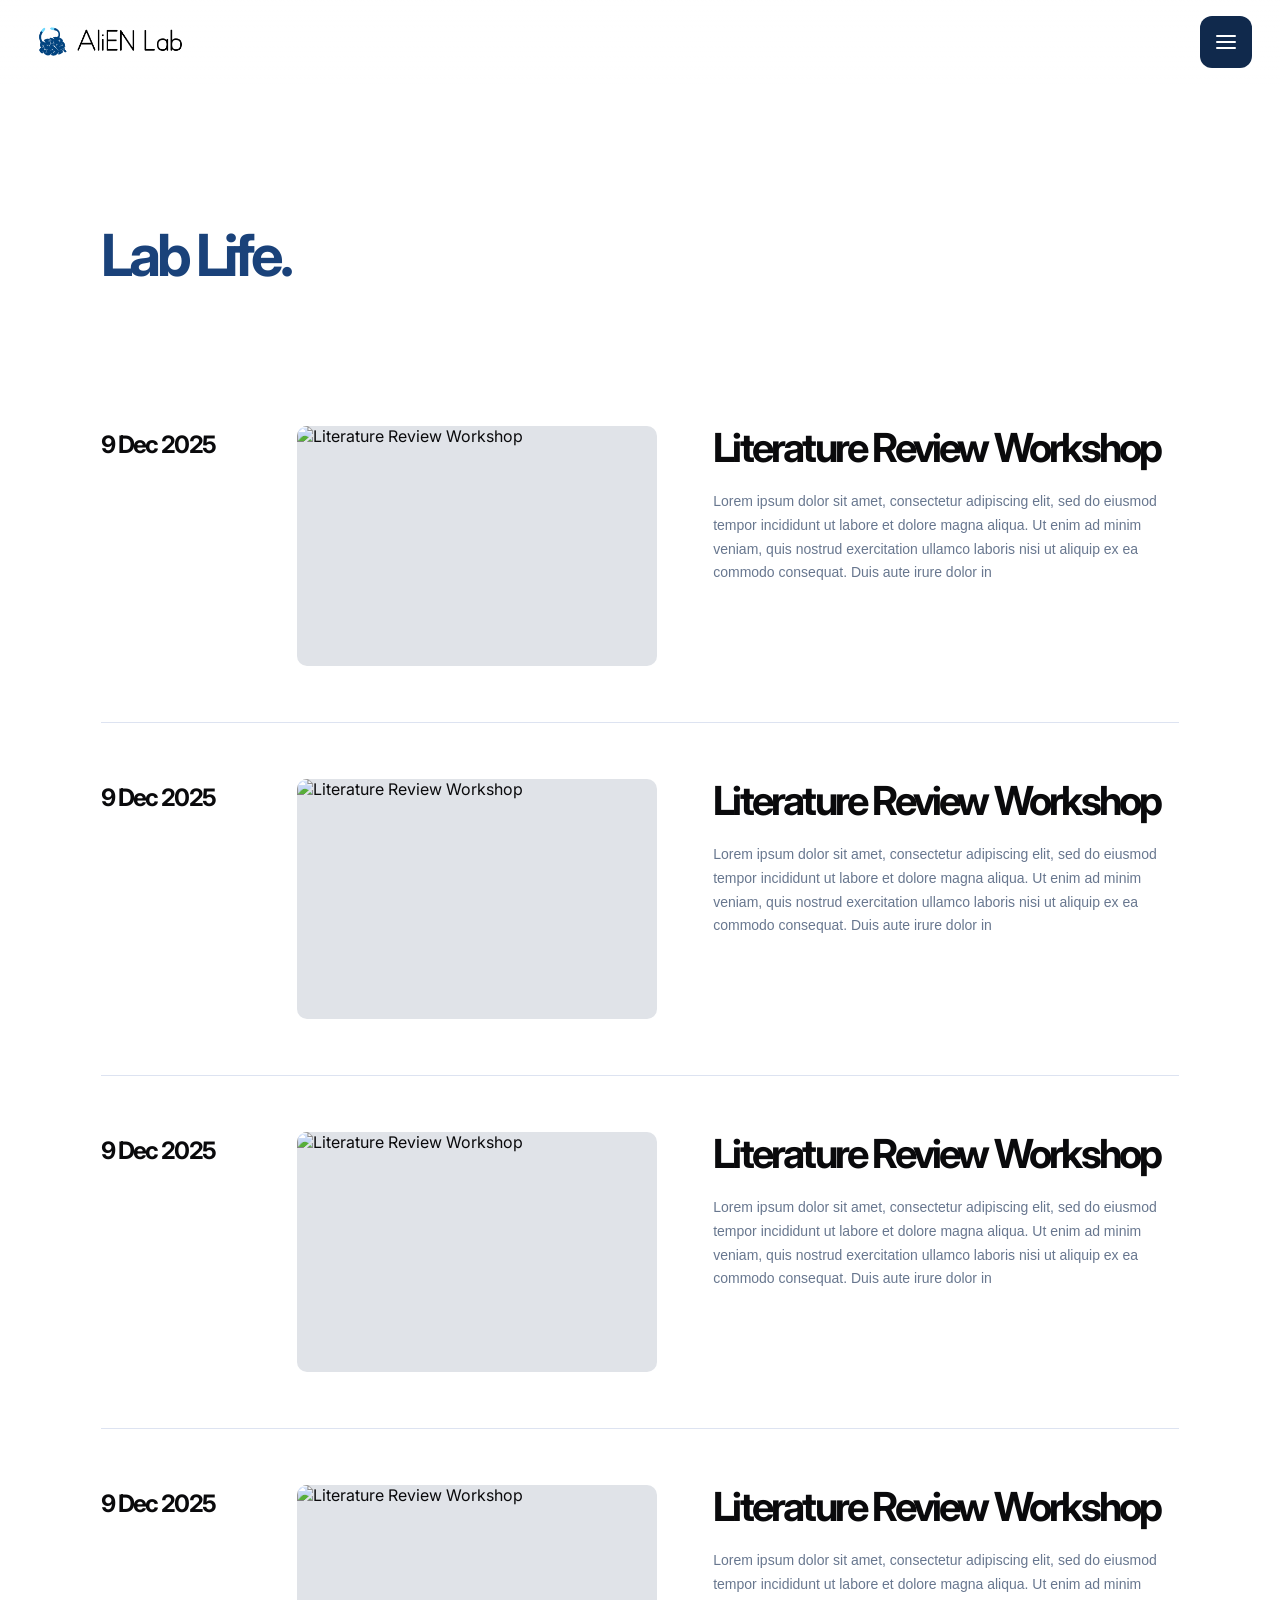
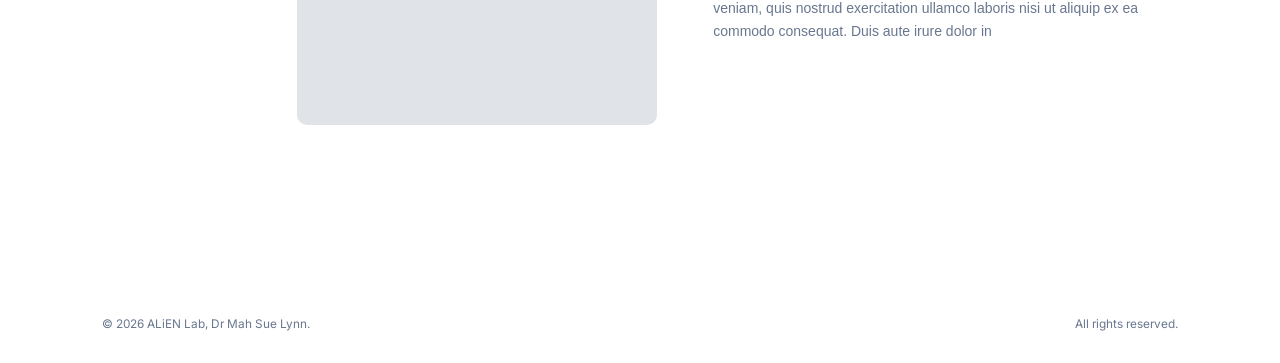
==== lablife/index.html @ fc2a0260 "Added pages for resources and lab life" ====
<!DOCTYPE html>
<html lang="en">
<head>
<meta charset="UTF-8">
<meta name="viewport" content="width=device-width, initial-scale=1.0">
<title>AliEN Lab</title>
<link rel="preconnect" href="https://fonts.googleapis.com">
<link rel="preconnect" href="https://fonts.gstatic.com" crossorigin>
<link href="https://fonts.googleapis.com/css2?family=Google+Sans+Flex:opsz,wght@6..144,1..1000&family=Inter:ital,opsz,wght@0,14..32,100..900;1,14..32,100..900&family=League+Spartan:wght@100..900&display=swap" rel="stylesheet">
<link rel="icon" type="image/png" href="../assets/favicon.png">
<link rel="stylesheet" href="/styles.css">
</head>

<body id="lablife-page">

<header class="topbar">
  <a href="/index.html" class="logo">
    <img src="/assets/alien-lab-logo.png" class="brand-icon" viewBox="0 0 40 40" fill="none"></img>
  </a>
  <button class="hamburger" id="hamburgerBtn" aria-label="Open menu" aria-expanded="false">
    <span></span><span></span><span></span>
  </button>
</header>

<!-- No side-nav here on purpose — this page is a single long scroll,
     not a series of scroll-snap panels, so there's no "current panel"
     for a diamond indicator to track. -->

<div class="nav-overlay" id="navOverlay">
  <div class="nav-top">
    <a href="/index.html" class="logo"></a>
    <button class="hamburger open" id="closeBtn" aria-label="Close menu">
      <span></span><span></span><span></span>
    </button>
  </div>
  <div class="nav-links">
    <a href="/index.html"><span class="idx">01.</span>Home</a>
    <a href="/story/"><span class="idx">02.</span>Our Story</a>
    <a href="/team/"><span class="idx">03.</span>The People</a>
    <a href="/resources/"><span class="idx">04.</span>Resources</a>
    <a href="/lablife/"><span class="idx">05.</span>Lab Life</a>
  </div>
</div>

<main>
  <div class="lablife-wrap">
    <h1 class="lablife-title display">Lab Life.</h1>

    <div class="lablife-list">

      <article class="lablife-entry">
        <span class="lablife-date">9 Dec 2025</span>
        <img class="lablife-image" src="/assets/lablife-1.png" alt="Literature Review Workshop">
        <div class="lablife-copy">
          <h2 class="lablife-heading display">Literature Review Workshop</h2>
          <p class="lablife-body">Lorem ipsum dolor sit amet, consectetur adipiscing elit, sed do eiusmod tempor incididunt ut labore et dolore magna aliqua. Ut enim ad minim veniam, quis nostrud exercitation ullamco laboris nisi ut aliquip ex ea commodo consequat. Duis aute irure dolor in</p>
        </div>
      </article>

      <hr class="lablife-divider">

      <article class="lablife-entry">
        <span class="lablife-date display">9 Dec 2025</span>
        <img class="lablife-image" src="/assets/lablife-2.png" alt="Literature Review Workshop">
        <div class="lablife-copy">
          <h2 class="lablife-heading display">Literature Review Workshop</h2>
          <p class="lablife-body">Lorem ipsum dolor sit amet, consectetur adipiscing elit, sed do eiusmod tempor incididunt ut labore et dolore magna aliqua. Ut enim ad minim veniam, quis nostrud exercitation ullamco laboris nisi ut aliquip ex ea commodo consequat. Duis aute irure dolor in</p>
        </div>
      </article>

      <hr class="lablife-divider">

      <article class="lablife-entry">
        <span class="lablife-date display">9 Dec 2025</span>
        <img class="lablife-image" src="/assets/lablife-3.png" alt="Literature Review Workshop">
        <div class="lablife-copy">
          <h2 class="lablife-heading display">Literature Review Workshop</h2>
          <p class="lablife-body">Lorem ipsum dolor sit amet, consectetur adipiscing elit, sed do eiusmod tempor incididunt ut labore et dolore magna aliqua. Ut enim ad minim veniam, quis nostrud exercitation ullamco laboris nisi ut aliquip ex ea commodo consequat. Duis aute irure dolor in</p>
        </div>
      </article>

      <hr class="lablife-divider">

      <article class="lablife-entry">
        <span class="lablife-date display">9 Dec 2025</span>
        <img class="lablife-image" src="/assets/lablife-4.png" alt="Literature Review Workshop">
        <div class="lablife-copy">
          <h2 class="lablife-heading display">Literature Review Workshop</h2>
          <p class="lablife-body">Lorem ipsum dolor sit amet, consectetur adipiscing elit, sed do eiusmod tempor incididunt ut labore et dolore magna aliqua. Ut enim ad minim veniam, quis nostrud exercitation ullamco laboris nisi ut aliquip ex ea commodo consequat. Duis aute irure dolor in</p>
        </div>
      </article>

    </div>
  </div>

  <div class="footer-note lablife-footer">
    <span>&copy; 2026 ALiEN Lab, Dr Mah Sue Lynn.</span>
    <span>All rights reserved.</span>
  </div>
</main>

<script>
(function(){
  // This page has no scroll-snap panels, no side-nav dots, and no
  // in-page data-target links, so it only needs the hamburger menu —
  // none of the IntersectionObserver / goTo machinery the other pages
  // use applies here.
  const overlay = document.getElementById('navOverlay');
  const hamburgerBtn = document.getElementById('hamburgerBtn');
  const closeBtn = document.getElementById('closeBtn');

  function openMenu(){
    overlay.classList.add('open');
    hamburgerBtn.classList.add('open');
    hamburgerBtn.setAttribute('aria-expanded','true');
    document.body.style.overflow = 'hidden';
  }
  function closeMenu(){
    overlay.classList.remove('open');
    hamburgerBtn.classList.remove('open');
    hamburgerBtn.setAttribute('aria-expanded','false');
    document.body.style.overflow = '';
  }
  hamburgerBtn.addEventListener('click', () => {
    overlay.classList.contains('open') ? closeMenu() : openMenu();
  });
  closeBtn.addEventListener('click', closeMenu);
  document.addEventListener('keydown', (e) => { if(e.key === 'Escape') closeMenu(); });
})();
</script>
</body>
</html>
---- styles.css ----
:root{
    --bg:#ffffff;
    --ink:#0a0a0c;
    --blue:#1A427A;
    --blue-deep:#10294C;
    --orange:#ea4110;
    --mist:#e0e3e8;
    --slate:#68778f;
    --line:#dde3f1;
    --header-h:84px;

    /* ----------------------------------------------------------------
       FLUID TYPE SCALE
       ----------------------------------------------------------------
       Every font-size in this file references one of these tokens
       instead of a flat px value. Each is a clamp(min, preferred, max):
         - min/max are in rem, so they still respect a user's browser
           font-size setting (accessibility zoom) — a flat px value
           never grows or shrinks with that setting, rem always does.
         - the middle value mixes a rem base with a small vw amount,
           so size eases smoothly between the min and max as the
           viewport resizes, instead of jumping at breakpoints.
       Rule of thumb used here: small utility/meta text (labels, tags,
       footer) gets a narrow range since it should stay legible and
       stable; headline-ish text gets a wider range since it's meant
       to visually scale with the page. Tune the rem endpoints to
       taste — the vw math just fills the gap between them.
       ---------------------------------------------------------------- */
    --fs-2xs: clamp(0.6875rem, 0.66rem + 0.1vw,  0.75rem);   /* ~11–12px : tags, status pills, footer */
    --fs-xs:  clamp(0.75rem,   0.71rem + 0.18vw, 0.8125rem); /* ~12–13px : eyebrow, small meta */
    --fs-sm:  clamp(0.8125rem, 0.77rem + 0.2vw,  0.875rem);  /* ~13–14px : secondary body copy */
    --fs-base:clamp(0.875rem, 0.83rem + 0.2vw,   0.9375rem);/* ~14–15px : logo, nav labels, buttons */
    --fs-md:  clamp(0.9375rem,0.87rem + 0.3vw,   1.0625rem);/* ~15–17px : paragraph body, card titles */
    --fs-lg:  clamp(1.0625rem,0.97rem + 0.4vw,   1.25rem);  /* ~17–20px : sub-headings, tile titles */
    --fs-xl:  clamp(1.125rem, 0.98rem + 0.7vw,   1.5rem);   /* ~18–24px : emphasis text, email link */
    --fs-2xl: clamp(1.5rem,   1.2rem + 1.4vw,    1.875rem); /* ~24–30px : stat numbers, card h3 */
    --fs-2_5xl: clamp(1.75rem,  1.2rem + 1.8vw, 2.5rem);   /* ~28–40px : larger sub-headings, feature headings */
    --fs-3xl: clamp(2.125rem, 1.5rem + 2.8vw,    3.25rem);  /* ~34–52px : section headings */
    --fs-4xl: clamp(2.125rem, 1.4rem + 3.4vw,    3.625rem); /* ~34–58px : large section headings */
    --fs-5xl: clamp(2.5rem,   1.4rem + 5vw,      4.5rem);   /* ~40–72px : "We are" style headings */
    --fs-6xl: clamp(2.5rem,   1.1rem + 6.5vw,    5.25rem);  /* ~40–84px : contact headline */
    --fs-hero:clamp(3rem,     0.6rem + 10.5vw,   6.75rem);  /* ~48–108px: home hero */
    --fs-nav: clamp(1.875rem, 0.6rem + 5.8vw,    4rem);     /* ~30–64px : fullscreen nav links */

    --yellow:#f9d423; /* numbered badges on the Resources page */

    /* ----------------------------------------------------------------
       FLUID SPACING SCALE
       ----------------------------------------------------------------
       Same idea as the type scale above, for margins/gaps/padding that
       were flat px values. Each eases between the min and max as the
       viewport resizes instead of jumping at a breakpoint. Small,
       stable spacing (a few px around a badge, a tight list gap) is
       left as plain px on purpose — it doesn't need to scale and a
       fluid value there just adds noise for no visible benefit.
       ---------------------------------------------------------------- */
    --sp-xs: clamp(0.5rem,  0.42rem + 0.4vw,  0.75rem);  /* ~8–12px  */
    --sp-sm: clamp(0.875rem,0.7rem + 0.8vw,   1.25rem);  /* ~14–20px */
    --sp-md: clamp(1.25rem, 1rem + 1.25vw,    2rem);     /* ~20–32px */
    --sp-lg: clamp(2rem,    1.5rem + 2.5vw,   3.75rem);  /* ~32–60px */
    --sp-xl: clamp(2.75rem, 2rem + 3.75vw,    5.5rem);   /* ~44–88px : header-to-content gap */
  }
  *{
    margin:0;
    padding:0;
    box-sizing:border-box;
  }
  html,body{
    height:100%;
  }
  body{
    font-family:'Inter',sans-serif;
    color:var(--ink);
    background:var(--bg);
    -webkit-font-smoothing:antialiased;
    overflow:hidden;
  }
  .display{
    font-family:'Inter',sans-serif; 
    font-weight:800; 
    letter-spacing:-0.06em;
  }
  /* .mono{
    font-family: "Google Sans Flex", sans-serif;
    font-optical-sizing: auto;
    font-weight: 400;
    font-style: normal;
    font-variation-settings:
      "slnt" 0,
      "wdth" 100,
      "GRAD" 0,
      "ROND" 0;
  } */
  a{
    color:inherit; 
    text-decoration:none;
  }
  button{
    font-family:inherit; 
    cursor:pointer;
  }
  .brand-icon{
    height:90px;
    width:auto;
    max-width:100%;
    object-fit:contain;
  }

  /* ---------- header ---------- */
  .topbar{
    position:fixed; 
    top:0; 
    left:0; 
    right:0; 
    height:var(--header-h);
    display:flex;
    align-items:center; 
    justify-content:space-between;
    padding:0 28px 0 32px; 
    z-index:500;
    background:linear-gradient(to bottom, rgba(255,255,255,.96), rgba(255,255,255,.75) 80%, transparent);
  }
  .logo{
    display:flex; align-items:center; gap:8px;
    font-family:'Space Mono',monospace; 
    font-weight:700; 
    font-size:var(--fs-base); letter-spacing:.02em;
  }
  .hamburger{
    width:52px; 
    height:52px; 
    border-radius:12px; 
    background:var(--blue-deep); 
    border:none;
    display:flex; 
    align-items:center; 
    justify-content:center; 
    gap:4px; 
    flex-direction:column;
    transition:transform .25s ease, background .25s ease;
  }
  .hamburger:hover{ 
    transform:scale(1.05); 
  }
  .hamburger span{ 
    display:block; 
    width:20px; 
    height:2px; 
    background:#fff; 
    border-radius:2px; 
    transition:all .3s ease; 
  }
  .hamburger.open span:nth-child(1){ 
    transform:translateY(6px) rotate(45deg); 
  }
  .hamburger.open span:nth-child(2){ 
    opacity:0; 
  }
  .hamburger.open span:nth-child(3){ 
    transform:translateY(-6px) rotate(-45deg); 
  }

  /* ---------- side progress nav ---------- */
  .side-nav{
    position:fixed; 
    right:34px; 
    top:50%; 
    transform:translateY(-50%);
    z-index:400; 
    display:flex; 
    flex-direction:column; 
    align-items:center;
    /* background-color: rgb(255 255 255 / 50%);
    border: 10px solid rgba(0, 0, 0, 0.3); 
    background-clip: padding-box;   */
  }
  .side-nav .dot-btn{
    background:none; 
    border:none; 
    padding:10px 6px; 
    position:relative;
    display:flex; 
    align-items:center; 
    justify-content:center;
  }
  .side-nav .dot-btn .diamond{
    width:8px; 
    height:8px; 
    background:var(--line); 
    transform:rotate(45deg);
    transition:background .3s ease, transform .3s ease;
  }
  .side-nav .dot-btn::after{
    content:''; 
    position:absolute; 
    left:50%; 
    top:100%; 
    width:1px; 
    height:22px;
    background:var(--line); 
    transform:translateX(-50%);
  }
  .side-nav .dot-btn:last-child::after{ 
    display:none; 
  }
  .side-nav .dot-btn.active .diamond{ 
    background:var(--blue); 
    transform:rotate(45deg) scale(1.35); 
  }
  .side-nav .dot-btn:hover .diamond{ 
    background:var(--blue-deep); 
  }
  .hero-image{
    width:100%;
    height:auto;
    display:block;
  }
  .hero-wrap .hero-image{
    max-width:620px;
    margin:0 auto;
  }
  /* Brain image inside the "We are" grid: fill its own column only */
  .brain-graphic .hero-image{
    max-width:100%;
  }

  /* ---------- scroll container ---------- */
  main{
    height:100svh; 
    height:100vh;
    overflow-y:scroll; 
    overflow-x:hidden;
    scroll-snap-type:y mandatory;
    scroll-behavior:smooth;
  }
  section.panel{
    min-height:100svh; 
    min-height:100vh;
    scroll-snap-align:start; 
    scroll-snap-stop:always;
    display:flex; 
    flex-direction:column; 
    justify-content:center;
    position:relative; 
    padding:calc(var(--header-h) + var(--sp-md)) 8vw 60px;
    overflow:hidden;
  }
  /* .eyebrow{
    display:inline-flex; 
    align-items:center; 
    gap:8px;
    font-family: "Google Sans Flex", sans-serif;
    font-optical-sizing: auto;
    font-weight: 400;
    font-style: normal;
    font-variation-settings:
      "slnt" 0,
      "wdth" 100,
      "GRAD" 0,
      "ROND" 0;
    font-size:var(--fs-xs); 
    letter-spacing:.08em; 
    text-transform:uppercase;
    color:var(--blue); 
    margin-bottom:18px;
  } */

  /* ---------- fullscreen nav overlay ---------- */
  .nav-overlay{
    position:fixed; 
    inset:0; 
    background:var(--blue-deep); 
    z-index:600;
    display:flex; 
    flex-direction:column; 
    justify-content:center; 
    padding:0 8vw;
    transform:translateY(-100%); 
    transition:transform .5s cubic-bezier(.77,0,.18,1);
  }
  .nav-overlay.open{ 
    transform:translateY(0); 
  }
  .nav-overlay .nav-top{ 
    position:absolute; 
    top:0; 
    left:0; 
    right:0; 
    height:var(--header-h); 
    display:flex; 
    align-items:center; 
    justify-content:space-between; 
    padding:0 28px 0 32px; 
  }
  .nav-overlay .logo{ 
    color:#fff; 
  }
  /* .nav-overlay .logo .mascot{ color:#f6a94a; } */
  .nav-links{ 
    display:flex; 
    flex-direction:column; 
    gap:6px; 
  }
  .nav-links a{
    font-family:'Inter',sans-serif; 
    font-weight: 300;
    font-size:var(--fs-nav); 
    font-weight: 700;
    color:#69788E;
    display:flex; 
    align-items:baseline;
    gap:18px; 
    padding:10px 0; 
    transition:color .25s ease;
    letter-spacing: -1px;
  }
  .nav-links a .idx{ 
    font-family:'Index',sans-serif; 
    font-size:var(--fs-lg); 
    color:#D0D5DC; 
    font-weight: 500;
    width:34px; 
    letter-spacing: -1px;
  }
  .nav-links a:hover, .nav-links a.current{ 
    color:#E1EBF9; 
  }
  .nav-links a:hover .idx, .nav-links a.current .idx{ 
    color:#F1A340; 
  }
  .nav-links a:active{ 
    color:#E1EBF9; 
  }
  .nav-links a:active .idx{ 
    color:#F1A340; 
  }
  #home-page   .nav-links a[href="/index.html"],
  #story-page  .nav-links a[href="/story/"],
  #team-page   .nav-links a[href="/team/"],
  #resources-page .nav-links a[href="/resources/"],
  #lablife-page   .nav-links a[href="/lablife/"] {
    color: #fff;
  }
  #home-page   .nav-links a[href="/index.html"] .idx,
  #story-page  .nav-links a[href="/story/"] .idx,
  #team-page   .nav-links a[href="/team/"] .idx,
  #resources-page .nav-links a[href="/resources/"] .idx,
  #lablife-page   .nav-links a[href="/lablife/"] .idx {
    color: #F1A340; /* matches the existing hover accent on the index number */
  }

  /* .nav-foot{ margin-top:44px; display:flex; gap:26px; flex-wrap:wrap; }
  .nav-foot a{ font-family:'Space Mono'; font-size:var(--fs-xs); color:#9aa4c4; text-decoration:underline; text-underline-offset:3px; } */

  /* ================= HOME ================= */
  #home{ 
    align-items:center; 
    text-align:center; 
  }
  .hero-wrap{ 
    position:relative; 
    max-width:900px; 
    margin:0 auto; 
  }
  .hero-title{
    font-size:var(--fs-hero); 
    line-height:.92; 
    text-align:center; 
    position:relative; 
    z-index:2;
  }
  .hero-title .line-1{ 
    color:var(--ink); 
  }
  .hero-title .line-2{ 
    color:var(--ink); 
  }
  .hero-title .line-3{ 
    color:var(--blue); 
  }
  /* .hero-mascot{ 
    position:absolute; 
    width:clamp(34px,5vw,54px); 
    height:clamp(34px,5vw,54px); 
    z-index:3; 
    filter:drop-shadow(0 6px 10px rgba(0,0,0,.12)); 
  } */
  /* .hm1{ color:var(--blue); top:-6%; left:8%; transform:rotate(-12deg); }
  .hm2{ color:#f6a94a; top:2%; right:6%; transform:rotate(10deg); }
  .hm3{ color:var(--orange); top:40%; left:2%; transform:rotate(-6deg); }
  .hm4{ color:var(--blue); bottom:6%; right:0; transform:rotate(14deg); } */
  /* .hero-sub{
    max-width:520px; margin:34px auto 0; color:var(--slate); font-size:var(--fs-md); line-height:1.6;
  } */
  .hero-cta{
    display:inline-flex; 
    align-items:center; 
    gap:10px;
    font-weight:600; 
    font-size:var(--fs-base);
    color:var(--ink);
    justify-content: center;
  }
  .hero-cta .chev{
    width:34px; 
    height:34px; 
    border-radius:50%; 
    border:1.5px solid var(--ink);
    display:flex; 
    align-items:center; 
    justify-content:center; 
    animation:bob 1.8s ease-in-out infinite;
  }
  @keyframes bob{ 
    0%,100%{transform:translateY(0);} 50%{transform:translateY(5px);} 
  }

  /* ================= WE ARE ================= */
  #we-are .grid{
    display:grid; 
    grid-template-columns:.9fr 1.1fr; gap:6vw; 
    align-items:center; 
    max-width:1180px; 
    margin:0 auto; 
    width:100%;
  }
  .brain-graphic{ 
    width:100%; 
    max-width:440px; 
  }
  /* .brain-graphic svg{ 
    width:100%; 
    height:100%; 
  } */
  .we-are-title{ 
    font-size:var(--fs-5xl); 
    line-height:1; 
    margin-bottom:20px; 
    letter-spacing:-0.06em;
  }
  .we-are-title .accent{ 
    color:var(--blue); 
  }
  .we-are-body{
    color:black;
    font-size:var(--fs-lg);
    line-height:1.4;
    /* max-width:550px; */
    padding-top:5px;
  }
  .stat-row{ 
    display:flex; 
    gap:36px; 
    margin-top:34px; 
    flex-wrap:wrap; 
  }
  .stat-row div b{ 
    display:block; 
    font-family: "Google Sans Flex", sans-serif;
    font-optical-sizing: auto;
    font-weight: 700;
    font-style: normal;
    font-variation-settings:
      "slnt" 0,
      "wdth" 100,
      "GRAD" 0,
      "ROND" 0;
    font-size:var(--fs-2xl); 
    color:var(--ink); 
  }
  .stat-row div span{ 
    font-size:var(--fs-xs); 
    color:var(--slate); 
  }
  .we-are-body {
    font-family: "Google Sans Flex", sans-serif;
    font-optical-sizing: auto;
    font-weight: 400;
    font-style: normal;
    font-variation-settings:
      "slnt" 0,
      "wdth" 100,
      "GRAD" 0,
      "ROND" 0;
    }
  /* ================= WORK ================= */
  #work .work-head, #research .work-head{
    font-size:var(--fs-4xl);
    margin-bottom:34px;
    /* display:flex; */
    align-items:flex-start;
    gap:14px;
    max-width:1180px;
    margin-left:auto;
    margin-right:auto;
    width:100%;
    justify-content: center;
  }
  /* #work .work-head .mascot{ width:.75em; height:.75em; margin-top:6px; } */
  .work-grid{
    max-width:1180px; 
    margin:0 auto; 
    width:100%;
    display:grid; 
    grid-template-columns:1fr .62fr .62fr; 
    grid-template-rows:auto auto; 
    gap:18px;
  }
  .affiliate-card{
    grid-row:1/3;
    background:var(--mist);
    border-radius:20px;
    padding:32px;
    display:flex;
    flex-direction:column;
    justify-content:flex-end;
    min-height:340px;
  }
  .affiliate-badge{
    width:100px;
    margin-bottom:22px;
  }
  .psychopy-logo {
    width: 80px;
    max-width: 100%;
    height: auto;
  }
  .affiliate-card h4{
    font-size:var(--fs-lg);
    color:black;
    font-weight:800;
    margin-bottom:2px;
  }
  .affiliate-card h3{
    /* font-family:'Archivo Black'; */
    font-size:var(--fs-2xl);
    color:var(--blue);
    margin-bottom:10px;
  }
  .affiliate-card p{
    font-size:var(--fs-sm);
    color:black;
    line-height:1.4;
    max-width:350px;
  }
  .affiliate-arrow{ 
    margin-top:16px; 
    width:38px; 
    height:14px; }
  .work-tile{
    border-radius:20px; 
    background:var(--orange); 
    padding:22px; 
    color:#fff;
    display:flex; 
    flex-direction:column; 
    justify-content:flex-end; 
    min-height:150px;
    transition:transform .3s ease;
  }
  .work-tile:hover{ 
    transform:translateY(-4px); 
  }
  .work-tile .tag{
    font-family:'Inter', sans-serif;
    font-size:var(--fs-2xs);
    text-transform:uppercase;
    margin-bottom:6px;
  }
  .work-tile h5{ 
    font-size:var(--fs-lg); 
    font-weight:700; 
    line-height:1.25; 
  }
  .wt2{
    grid-column:2;
    grid-row:1;
    background-image:
      linear-gradient(rgba(0, 0, 0, 0.4), rgba(0, 0, 0, 0.4)),
      url('assets/psychopy-coral-task.png');
    background-repeat: no-repeat;
    background-size: cover;
    background-position: center;
  }
  .wt3{
    grid-column:3;
    grid-row:1/3;
    background-image:
      linear-gradient(rgba(0, 0, 0, 0.4), rgba(0, 0, 0, 0.4)),
      url('assets/psychopy-calculator.png');
    background-repeat: no-repeat;
    background-size: cover;
    background-position: center;
  }
  .wt4{
    grid-column:2;
    grid-row:2;
    background-image:
      linear-gradient(rgba(0, 0, 0, 0.4), rgba(0, 0, 0, 0.4)),
      url('assets/psychopy-risk-taking.png');
    background-repeat: no-repeat;
    background-size: cover;
    background-position: center;
  }
  /* ================= WHY ================= */
  #why .grid{
    display:grid; 
    grid-template-columns:.9fr 1.1fr; 
    gap:6vw; 
    max-width:1180px; 
    margin:0 auto; 
    width:100%; 
    align-items:center;
  }
  .why-title{
    font-size:var(--fs-3xl);
    margin-bottom:18px;
    display:flex;
    align-items:flex-start;
    gap:10px;
    justify-content: flex-start;
  }
  /* .why-title .mascot{ width:.7em; height:.7em; margin-top:4px; } */
  .why-title .accent{ 
    color:var(--blue); 
  }
  .why-body{
    color:black;
    font-size:var(--fs-md);
    line-height:1.4;
    max-width:440px;
    font-family: "Google Sans Flex", sans-serif;
    font-optical-sizing: auto;
    font-weight: 400;
    font-style: normal;
    font-variation-settings:
      "slnt" 0,
      "wdth" 100,
      "GRAD" 0,
      "ROND" 0;

  }
  .why-grid{
    width:100%;
    height:auto;
    display:block;
    border-radius:20px;
  }
  .reason{ 
    padding:22px 0; 
    border-top:1px solid var(--line); 
    display:grid; 
    grid-template-columns:74px 1fr; gap:8px; 
  }
  .reason:last-child{ 
    border-bottom:1px solid var(--line); 
  }
  .reason .num{ 
    font-family:'Inter', sans-serif; 
    font-size:var(--fs-2xl); 
    color:var(--ink); 
  }
  .reason h4{ 
    font-size:var(--fs-lg); 
    margin-bottom:6px; 
  }
  .reason p{
    color:black;
    font-size:var(--fs-lg);
    line-height:1.4;
    font-family: "Google Sans Flex", sans-serif;
    font-optical-sizing: auto;
    font-weight: 400;
    font-style: normal;
    font-variation-settings:
      "slnt" 0,
      "wdth" 100,
      "GRAD" 0,
      "ROND" 0;
  }
  /* ================= TEAM ================= */
  #team .team-head{ 
    max-width:1180px; 
    margin:0 auto 36px; 
    width:100%; 
    text-align: left;
  }
  #team .team-head .display{
    font-size:var(--fs-2_5xl); 
    font-family: 'Inter',sans-serif;
    letter-spacing:-0.06em;
    font-weight: 800;
    color: var(--blue);
  }
  #team .team-head p{ 
    color:var(--slate); 
    /* max-width:480px;  */
    margin-top:14px; 
    font-size:var(--fs-md); 
    line-height:1.4; 
    text-align: left;
  }
  .person-body{
    color:black;
    font-size:var(--fs-base);
    line-height:1.4;
    /* max-width:550px; */
    padding: 5px 0;
  }

  

  /* .team-grid{ 
    max-width:1180px; 
    margin:0 auto; 
    width:100%; 
    display:grid; 
    grid-template-columns:repeat(4,1fr); 
    gap:20px; 
  }
  .team-card{ 
    background:var(--mist); 
    border-radius:18px; 
    padding:24px 20px; 
    text-align:left; 
  } */
  /* .avatar{ width:56px; height:56px; border-radius:50%; display:flex; align-items:center; justify-content:center; margin-bottom:18px; }
  .avatar .mascot{ width:34px; height:34px; } */
  /* .team-card h4{ font-size:var(--fs-md); margin-bottom:2px; }
  .team-card span{ font-size:var(--fs-xs); color:var(--blue); font-weight:600; font-family:'Space Mono'; } */

  /* ================= RESEARCH ================= */
  /* #research .research-head{ 
    max-width:1180px; 
    margin:0 auto 30px; 
    width:100%; 
  }
  #research .research-head .display{ font-size:var(--fs-4xl); } 
  .research-list{ max-width:1180px; margin:0 auto; width:100%; display:flex; flex-direction:column; }
  .research-row{
    display:grid; grid-template-columns:1fr auto auto; align-items:center; gap:20px;
    padding:22px 4px; border-top:1px solid var(--line);
  }
  .research-list .research-row:last-child{ border-bottom:1px solid var(--line); }
  .research-row h4{ font-size:var(--fs-lg); }
  .research-row p{ color:var(--slate); font-size:var(--fs-sm); margin-top:4px; max-width:420px; } */
  /* .status{ font-family:'Space Mono'; font-size:var(--fs-2xs); padding:6px 12px; border-radius:20px; text-transform:uppercase; letter-spacing:.05em; white-space:nowrap; }
  .status.recruiting{ background:#fdece6; color:var(--orange); }
  .status.analyzing{ background:#e7ecf9; color:var(--blue); }
  .status.published{ background:#e8f4ec; color:#1c8348; }
  .research-row .arrow{ width:30px; height:12px; opacity:.5; } */
  


  /* ================= PUBLICATIONS ================= */
  /* #publications .pub-head{ max-width:1180px; margin:0 auto 30px; width:100%; }
  #publications .pub-head .display{ font-size:var(--fs-4xl); }
  .pub-list{ max-width:1180px; margin:0 auto; width:100%; }
  .pub-row{ display:grid; grid-template-columns:70px 1fr auto; gap:22px; padding:20px 4px; border-top:1px solid var(--line); align-items:baseline; }
  .pub-list .pub-row:last-child{ border-bottom:1px solid var(--line); }
  .pub-row .yr{ font-family:'Space Mono'; color:var(--blue); font-weight:700; font-size:var(--fs-base); }
  .pub-row h4{ font-size:var(--fs-md); font-weight:600; }
  .pub-row span{ color:var(--slate); font-size:var(--fs-xs); }
  .pub-row .venue{ font-size:var(--fs-xs); color:var(--slate); font-family:'Space Mono'; white-space:nowrap; } */

  /* ================= CONTACT ================= */
  /* #contact{ text-align:left; }
  .contact-grid{ max-width:1180px; margin:0 auto; width:100%; display:grid; grid-template-columns:1.1fr .9fr; gap:6vw; align-items:center; }
  .contact-title{ 
    font-size:var(--fs-6xl); 
    line-height:.96; 
    margin-bottom:18px; 
    letter-spacing:-0.06em;
  }
  .contact-title .accent{ color:var(--blue); }
  .contact-body{ color:var(--slate); font-size:var(--fs-md); line-height:1.7; max-width:440px; margin-bottom:30px; }
  .contact-email{ display:inline-flex; align-items:center; gap:12px; font-family:'Archivo Black'; font-size:var(--fs-xl); color:var(--ink); border-bottom:2px solid var(--ink); padding-bottom:6px; }
  .socials{ display:flex; gap:14px; margin-top:34px; }
  .socials a{ width:42px; height:42px; border-radius:50%; border:1px solid var(--line); display:flex; align-items:center; justify-content:center; font-family:'Space Mono'; font-size:var(--fs-xs); transition:background .25s,color .25s; }
  .socials a:hover{ background:var(--ink); color:#fff; }
  .contact-card{ background:var(--ink); border-radius:24px; padding:40px 34px; color:#fff; }
  .contact-card .mascot{ width:46px; height:46px; color:#f6a94a; margin-bottom:22px; }
  .contact-card h4{ font-size:var(--fs-base); color:#9aa4c4; text-transform:uppercase; letter-spacing:-0.06em; margin-bottom:10px; font-family:'Space Mono'; }
  .contact-card p{ font-size:var(--fs-base); line-height:1.7; color:#dde3f1; } */
  
  

  /* ================= RESOURCES PAGE ================= */
  #resources-page .panel{ 
    justify-content:center; }

  /* -- lit review hero -- */
  .res-hero-grid{
    display:grid; 
    grid-template-columns:1fr .95fr; 
    gap:6vw; 
    align-items:center;
    max-width:1180px; 
    margin:0 auto; 
    width:100%;
  }
  .res-hero-grid h1{
    font-size:var(--fs-4xl); 
    line-height:1.05; 
    margin-bottom:22px;
  }
  .res-hero-grid h1 .accent{ 
    color:var(--blue); 
  }
  .res-hero-grid p{ 
    color:black; 
    font-size:var(--fs-md); 
    line-height:1.4; 
    /* max-width:46ch;  */
    font-family: "Google Sans Flex", sans-serif;
    font-optical-sizing: auto;
    font-weight: 400;
    font-style: normal;
    font-variation-settings:
      "slnt" 0,
      "wdth" 100,
      "GRAD" 0,
      "ROND" 0;
  }
  .res-links-row{ 
    display:flex; 
    gap:var(--sp-xs); 
    margin-top:var(--sp-sm); 
    flex-wrap:wrap; 
  }
  .person-links-row{ 
    display:flex; 
    gap:var(--sp-xs); 
    margin-top:var(--sp-xs); 
    flex-wrap:wrap; 
  }

  .person-links-row a{ 
    color:var(--blue); 
    font-weight:600; 
    font-size:var(--fs-sm); 
    border-bottom:1px solid transparent; 
    transition:border-color .2s ease; 
    font-family: 'Inter', sans-serif;
  }

  .person-links-row a:hover{ 
    text-decoration: underline;
    transition: 0.2s;
  }

  .res-links-row a{ 
    color:var(--blue); 
    font-weight:600; 
    font-size:var(--fs-sm); 
    border-bottom:1px solid transparent; 
    transition:border-color .2s ease; 
    font-family: 'Inter', sans-serif;
  }
  .res-links-row a:hover{ 
    border-color:var(--blue); 
  }
  .res-img-block{
    width:100%; 
    aspect-ratio:16/11; 
    background:var(--mist); 
    border-radius:10px;
    background-image:
      url('assets/lit-review-slide-cover.png');
      background-repeat: no-repeat;
      background-size: contain;
      background-position: center;
  }
  .connect-img-block{
    width:100%; 
    aspect-ratio:3/1.8; 
    /* border-radius:10px; */
    margin-top: 30px;
    background-image:
      url('assets/connect-img.png');
      background-repeat: no-repeat;
      background-size: contain;
      background-position: center;
  }
  /* .res-label-row{
    display:flex; 
    align-items:center; 
    justify-content:center; 
    gap:var(--sp-sm);
    margin:0 auto var(--sp-lg); 
    max-width:1180px; 
    width:100%;
  } */
  /* .res-label-chip{ 
    max-width: 50%;
    height: auto;
    border-radius:4px; 
    flex:none; 
    background-image:
      url('assets/tips-tricks-header.png');
      background-repeat: no-repeat;
      background-size: contain;
      background-position: center;
  } */
  /* .res-label-row h2{ 
    font-size:var(--fs-3xl); 
  } */
  .res-brand-heading{
    display:flex; 
    align-items:center; 
    justify-content:center; 
    gap:var(--sp-xs);
    margin:0 auto var(--sp-lg); 
    max-width:1180px; 
    width:100%; 
    text-align:center;
    font-size:var(--fs-4xl);
    letter-spacing: -0.1em;
  }
  .res-brand-heading img{ 
    height:1.5em; 
    width:auto; 
    flex:none; 
  }

  .res-brand-heading .cute-stickers {
    display: block;
    margin: 0;
}
  .res-brand-heading 
  .brand-word{ 
    color:var(--blue); 
    font-weight: 800;
  }
  .res-brand-heading h2 {
    margin: 0;
  }
  .publication-brand-heading{
    display:flex; 
    align-items:center; 
    justify-content:flex-start; 
    gap:var(--sp-xs);
    margin:0 auto var(--sp-lg); 
    max-width:1180px; 
    width:100%; 
    text-align:center;
    font-size:var(--fs-4xl);
    letter-spacing: -0.1em;
  }
  /* -- numbered tip cards -- */
  .res-tip-grid{
    display:grid; 
    grid-template-columns:1fr 1fr; 
    gap:var(--sp-lg);
    max-width:1180px; 
    margin:0 auto; 
    width:100%;
  }
  .res-tip-grid.single{ 
    grid-template-columns:1fr; 
    max-width:720px; 
  }
  .res-badge{
    display:inline-flex; 
    align-items:center; 
    justify-content:center;
    width:40px; 
    height:40px; 
    background:var(--yellow); 
    border-radius:6px;
    font-family:'Inter', sans-serif; 
    font-size:var(--fs-xl); 
    color:var(--ink);
    margin-bottom:var(--sp-xs);
    font-weight: 800;
    padding: 2px;
  }
  .res-tip-card h3{ 
    font-size:var(--fs-2_5xl); 
    line-height:1.1; 
    margin-bottom:14px; 
    letter-spacing: -0.01em;
  }
  .res-tip-card p{ 
    color:black; 
    font-size:var(--fs-md); 
    line-height:1.4; 
    font-family: "Google Sans Flex", sans-serif;
    font-optical-sizing: auto;
    font-weight: 400;
    font-style: normal;
    font-variation-settings:
      "slnt" 0,
      "wdth" 100,
      "GRAD" 0,
      "ROND" 0;
    }
  .res-tip-card ul{ 
    margin:10px 0 0; 
    padding-left:20px; 
    color:black; 
    font-size:var(--fs-md); 
    line-height:1.4; 
    font-family: "Google Sans Flex", sans-serif;
    font-optical-sizing: auto;
    font-weight: 400;
    font-style: normal;
    font-variation-settings:
      "slnt" 0,
      "wdth" 100,
      "GRAD" 0,
      "ROND" 0;
  }
  .res-tip-card ul li{ margin-bottom:2px; }
  .res-tip-card b{ 
    color:#1a8039; 
  }
  .res-protip{ margin-top:16px; font-size:var(--fs-sm); color:var(--ink); }
  .res-examples{ margin-top:18px; }
  .res-examples .label{ 
    font-size:var(--fs-sm); 
    color:black; 
    margin-bottom:8px; }
  .res-examples code{
    display:block; font-family:'Space Mono',monospace; font-size:var(--fs-xs);
    color:#1c8348; background:var(--mist); padding:10px 14px; border-radius:8px;
    margin-bottom:8px; overflow-x:auto; white-space:pre;
  }
  .res-error-grid{
    display:grid; 
    grid-template-columns:1fr .95fr; 
    gap:4vw; 
    align-items:center;
    max-width:1180px; 
    margin:0 auto; 
    width:100%;
  }
  .res-error-grid h3{ 
    font-size:var(--fs-3xl); 
    margin-bottom:20px; 
    font-weight: 700;
    letter-spacing: -0.03em;
    line-height: 1.0;
  }
  .res-error-grid ul{ 
    padding-left:20px; 
    color:black; 
    font-size:var(--fs-md); 
    line-height:1.4; 
    margin-bottom:var(--sp-md); 
    font-family: "Google Sans Flex", sans-serif;
    font-optical-sizing: auto;
    font-weight: 400;
    font-style: normal;
    font-variation-settings:
      "slnt" 0,
      "wdth" 100,
      "GRAD" 0,
      "ROND" 0;
  }
  .res-error-grid p{ 
    color:var(--ink); 
    font-size:var(--fs-sm); 
    line-height:1.4; 
    font-family: "Google Sans Flex", sans-serif;
    font-optical-sizing: auto;
    font-weight: 400;
    font-style: normal;
    font-variation-settings:
      "slnt" 0,
      "wdth" 100,
      "GRAD" 0,
      "ROND" 0;
  }
  .res-status-line{ 
    font-size:var(--fs-sm); 
    margin-top:4px; 
  }
  .res-error-img {
    display: flex;
    flex-direction: column;
    justify-content: center; /* vertical centering */
    align-items: center;     /* horizontal centering */
    gap: var(--sp-lg);       /* space between images */
  }
  .res-error-img img {
    display: block;
    width: 100%;
    max-width: 340px;
    height: auto;
    min-height: 110px;
    background: var(--mist);
    border-radius: 10px;
    object-fit: contain;
  }
  .res-single-col{ 
    max-width:820px; 
    margin:0 auto; 
    width:100%; 
  }
  .res-single-col h3{ 
    font-size:var(--fs-xl); 
    margin-bottom:16px; 
    font-family: "Google Sans Flex", sans-serif;
    font-optical-sizing: auto;
    font-weight: 400;
    font-style: normal;
    font-variation-settings:
      "slnt" 0,
      "wdth" 100,
      "GRAD" 0,
      "ROND" 0;
  }
  .res-single-col ul{ 
    padding-left:20px; 
    color:black; 
    font-size:var(--fs-md); 
    line-height:1.8; 
    margin-bottom:18px; 
    font-family: "Google Sans Flex", sans-serif;
    font-optical-sizing: auto;
    font-weight: 400;
    font-style: normal;
    font-variation-settings:
      "slnt" 0,
      "wdth" 100,
      "GRAD" 0,
      "ROND" 0;
  }
  
  .res-single-col p{ 
    color:var(--ink); 
    font-size:var(--fs-md); 
    line-height:1.8; 
    font-family: "Google Sans Flex", sans-serif;
    font-optical-sizing: auto;
    font-weight: 400;
    font-style: normal;
    font-variation-settings:
      "slnt" 0,
      "wdth" 100,
      "GRAD" 0,
      "ROND" 0;
  }
  .res-single-col code{
    font-family: "Google Sans Flex", sans-serif;
    font-optical-sizing: auto;
    font-weight: 400;
    font-style: normal;
    font-variation-settings:
      "slnt" 0,
      "wdth" 100,
      "GRAD" 0,
      "ROND" 0;
    background:var(--mist); 
    padding:1px 6px; 
    border-radius:4px; 
    font-size:.9em;
  }
  .res-demo-col{ 
    max-width:720px; 
    margin:0 auto; 
    width:100%; 
  }
  .res-demo-col h3{ 
    font-size:var(--fs-2_5xl); 
    line-height:1.15; 
    margin-bottom:20px; 
    letter-spacing: -0.03em;
  }
  .res-demo-col ol{ 
    padding-left:22px; 
    color:var(--ink); 
    font-size:var(--fs-sm); 
    line-height:1.6;
    margin-bottom:16px; 
    font-family: "Google Sans Flex", sans-serif;
    font-optical-sizing: auto;
    font-weight: 400;
    font-style: normal;
    font-variation-settings:
      "slnt" 0,
      "wdth" 100,
      "GRAD" 0,
      "ROND" 0;
    }
  .res-demo-col p{ 
    color:var(--slate); 
    font-size:var(--fs-sm); 
    line-height:1.7; 
    margin-bottom:22px; 
    font-family: "Google Sans Flex", sans-serif;
    font-optical-sizing: auto;
    font-weight: 400;
    font-style: normal;
    font-variation-settings:
      "slnt" 0,
      "wdth" 100,
      "GRAD" 0,
      "ROND" 0;
  }
  .tips-tricks{ 
      font-size:var(--fs-3xl); 
      line-height:1; 
      margin-bottom:20px; 
      font-weight: 800;
      text-align: left;
      letter-spacing:-0.06em;
    }
  .publications-heading{ 
      font-size:var(--fs-3xl); 
      line-height:1; 
      margin-bottom:20px; 
      font-weight: 700;
      text-align: left;
      letter-spacing:-0.06em;
    }
  .tips-tricks .accent{ 
      color:var(--blue); 
  }
  .footer-note{ 
    position:absolute; 
    bottom:26px; 
    left:8vw; 
    right:8vw; 
    display:flex; 
    justify-content:space-between; 
    font-family:'Inter', sans-serif; 
    font-size:var(--fs-2xs); 
    color:var(--slate); 
    flex-wrap:wrap; 
    gap:6px;
  }

/* ================= TEAM PAGE ================= */
.team-head{
  max-width:1180px; margin:0 auto var(--sp-lg); width:100%;
}
.team-title{
  font-size:var(--fs-xl); 
  line-height:1.05; 
  margin-bottom:var(--sp-sm);
}
.team-title .accent{ 
  color:black; 
  font-size:var(--fs-4xl);
  font-weight: 600;
  letter-spacing:-0.06em;
}
.team-body{
  color:black; font-size:var(--fs-md); line-height:1.5; max-width:60ch;
  font-family:"Google Sans Flex", sans-serif;
  font-optical-sizing:auto; font-weight:400; font-style:normal;
  font-variation-settings:"slnt" 0,"wdth" 100,"GRAD" 0,"ROND" 0;
}

/* ---------- person grid (team + founding panels) ---------- */
.person-grid{
  display:grid; grid-template-columns:repeat(3, 1fr); gap:var(--sp-md);
  max-width:1180px; margin:0 auto; width:100%;
}
.person-card{ min-width:0; }
.person-card img{
  width:100%; aspect-ratio:3/2; object-fit:cover;
  border-radius:var(--radius-md); background:var(--mist);
  margin-bottom:var(--sp-sm);
}
.person-card h4{
  font-size:var(--fs-lg); font-weight:700; margin-bottom:2px;
  text-align: left;
}
.person-card span{
  font-size:var(--fs-sm); color:var(--slate);
  font-family:"Google Sans Flex", sans-serif; font-weight:400;
  text-align: left;
}

/* founding-grid reuses .person-grid's 3-column layout; its 3rd column is
   the CTA card instead of a photo card */
.founding-cta{
  display:flex; flex-direction:column; justify-content:center; align-items:center;
  gap:var(--sp-sm); text-align:center;
  aspect-ratio:3/2; border-radius:var(--radius-md); background:var(--orange);
  color:#fff; padding:var(--sp-md); min-width:0;
  transition:transform .3s ease;
}
.founding-cta:hover{ transform:translateY(-4px); }
.founding-cta-title{
  font-size:var(--fs-2_5xl); line-height:1.05; color:var(--blue-deep);
}
.founding-cta-arrow{
  font-size:var(--fs-2xl); line-height:1;
  animation:bob 1.8s ease-in-out infinite;
}

/* ---------- "The People Who Started the Lab" panel ----------
   Static row, not a carousel: all four cards sit in one centered grid.
   grid-template-columns:repeat(4,...) puts them on one line on desktop;
   the breakpoints below drop to 2-across then 1-across as space runs
   out, same pattern as .person-grid. */
.carousel-heading{
  font-size:var(--fs-2_5xl); 
  line-height:1.1; 
  text-align:center;
  max-width:1180px; 
  margin:0 auto var(--sp-lg); 
  width:100%;
  font-weight: 800;
}
.carousel-heading .accent{ color:var(--blue); }

.carousel-track{
  display:grid;
  grid-template-columns:repeat(4, minmax(0,1fr));
  gap:var(--sp-md);
  justify-items:center;
  max-width:1180px;
  margin:0 auto;
  width:100%;
}

.carousel-card{
  width:100%;
  max-width:260px;
  min-width:0;
}
.carousel-card img{
  width:100%; 
  aspect-ratio:1/1; 
  object-fit:cover;
  border-radius:var(--radius-md); 
  background:var(--mist);
  margin-bottom:var(--sp-sm);
}
.carousel-card h4, .carousel-card-link { 
  font-size:var(--fs-lg); 
  font-weight:700; 
  margin-bottom:2px; 
}

.carousel-card-link:hover {
  text-decoration: underline;
  color:var(--blue);
  transition: 0.1s;
}


.carousel-card span{
  font-size:var(--fs-sm); color:var(--slate);
  font-family:"Google Sans Flex", sans-serif; font-weight:400;
}




/* ---------- connect panel ---------- */
.connect-grid{
  display:grid; 
  grid-template-columns:1fr 1fr; 
  gap:6vw; 
  align-items:start;
  max-width:1180px; 
  margin:0 auto; 
  width:100%;
}
.connect-title{ font-size:var(--fs-5xl); line-height:.98; margin-bottom:var(--sp-sm); }
.connect-body{
  color:black; 
  font-size:var(--fs-md); 
  line-height:1.4;
   max-width:46ch;
  font-family:"Google Sans Flex", sans-serif;
  font-optical-sizing:auto; 
  font-weight:400; 
  font-style:normal;
  font-variation-settings:"slnt" 0,"wdth" 100,"GRAD" 0,"ROND" 0;
}
.connect-info{ 
  display:flex; 
  flex-direction:column; 
  align-items:flex-start; 
  gap:var(--sp-md); 
}
.connect-row{ 
  display:flex; 
  flex-direction:column; 
  align-items:flex-start; 
  gap:4px; 
}
.connect-label{
 font-family: "Google Sans Flex", sans-serif;
    font-optical-sizing: auto;
    font-weight: 400;
    font-style: normal;
    font-variation-settings:
      "slnt" 0,
      "wdth" 100,
      "GRAD" 0,
      "ROND" 0;
  font-size:var(--fs-xs);
  color:var(--slate); 
  /* text-transform:uppercase;  */
  letter-spacing:.04em;
}
.connect-value{
  font-size:var(--fs-md); font-weight:700; color:var(--ink); line-height:1.4;
}
.connect-link{ transition:color .2s ease; }
.connect-link:hover{ color:var(--blue); }
.connect-socials{ display:flex; justify-content:center; gap:10px; margin-top:4px; }
.connect-socials a{
  width:44px; 
  height:44px; 
  /* background-image: url(/assets/linkedin-logo.png); */
  background-repeat: no-repeat;
  transition:transform .2s ease, opacity .2s ease;
  background-size: contain;
}

.connect-socials{
  display:flex;
  justify-content:flex-start;
  gap:14px;
  margin-top:20px;
}
.connect-socials a{
  display:inline-flex;
  align-items:center;
  justify-content:center;
  width:40px;
  height:40px;
  transition:transform .2s ease, opacity .2s ease;
}
.connect-socials a:hover{
  transform:translateY(-3px);
}
/* .connect-socials a:nth-child(1){ opacity:1; }
.connect-socials a:nth-child(2){ opacity:.8; }
.connect-socials a:nth-child(3){ opacity:.6; } */

.socials-logo{
  width:100%;
  height:100%;
  object-fit:contain;
  display:block;
}
/* ---------- responsive ---------- */
@media (max-width:900px){
  .person-grid{ grid-template-columns:repeat(2, 1fr); }
  .founding-grid .founding-cta{ grid-column:1/3; aspect-ratio:auto; min-height:180px; }
  .carousel-track{ grid-template-columns:repeat(2, minmax(0,1fr)); max-width:600px; }
  .connect-grid{ grid-template-columns:1fr; gap:var(--sp-lg); }
}

@media (max-width:640px){
  #team-page .panel{ padding-left:6vw; padding-right:6vw; }
  .person-grid{ grid-template-columns:1fr; }
  .founding-grid .founding-cta{ grid-column:1; }
  .carousel-heading{ font-size:var(--fs-2_5xl); }
  .carousel-track{ grid-template-columns:1fr; max-width:320px; }
  .connect-title{ font-size:var(--fs-4xl); }
}

@media (prefers-reduced-motion: reduce){
  .founding-cta-arrow{ animation:none; }
}

/* ---------- Publications timeline ---------- */
.pub-sticky-title{ text-align:center; }
.pub-heading{
  font-size:var(--fs-4xl);
  line-height:1.05;
}
 
.pub-timeline{
  display:grid;
  grid-template-columns:repeat(3, 1fr);
  gap:var(--sp-lg) var(--sp-xl);
  max-width:1180px;
  margin:0 auto;
}
.pub-entry{ min-width:0; }
.pub-year-row{
  display:flex;
  align-items:center;
  gap:var(--sp-sm);
  margin-bottom:var(--sp-sm);
}
.pub-year{
  font-size:var(--fs-2_5xl);
  line-height:1;
  color:var(--blue);
  flex:none;
}
.pub-connector{
  position:relative;
  flex:1 1 auto;
  min-width:16px;
  height:2px;
  background:var(--orange);
}
.pub-dot{
  position:absolute;
  right:-5px;
  top:50%;
  width:11px;
  height:11px;
  border-radius:50%;
  background:var(--orange);
  transform:translate(50%,-50%);
}
.pub-citation{
  font-size:var(--fs-sm);
  font-weight:700;
  line-height:1.6;
  color:var(--ink);
  font-family:'Inter', sans-serif;
}
.pub-citation a{
  text-decoration:underline;
  text-underline-offset:2px;
  transition:color .2s ease;
}
.pub-citation a:hover{ color:var(--blue); }
 
@media (max-width:900px){
  .pub-timeline{ grid-template-columns:1fr; max-width:520px; gap:var(--sp-lg); }
  .pub-connector{ display:none; }
}
 

/* ==========================================================================
   LAB LIFE PAGE (lablife.html)
   ==========================================================================
   Unlike every other page, this one is NOT a scroll-snap single-page-app
   view — it's one continuously scrolling document. The bare `main{...}`
   rule earlier in this file (height:100vh; overflow-y:scroll;
   scroll-snap-type:y mandatory) is written as a plain element selector,
   not scoped to #scrollContainer, so it would otherwise apply here too
   and lock this page into the same 100vh-clipped behavior as the others.
   These two overrides reset `main` back to normal document flow, scoped
   to this page only via the body id — nothing else on the site is
   affected. */
body#lablife-page{
  overflow:visible;   /* base body{} sets overflow:hidden; undo it here */
  height:auto;
}
body#lablife-page main{
  height:auto;
  min-height:auto;
  overflow:visible;
  scroll-snap-type:none;
}
 
.lablife-wrap{
  max-width:1180px;
  margin:0 auto;
  padding:calc(var(--header-h) + var(--sp-xl)) 4vw var(--sp-xl);
}
.lablife-title{
  font-size:var(--fs-4xl);
  color:var(--blue);
  margin-top:var(--sp-lg);
  margin-bottom:var(--sp-xl);
  letter-spacing:-0.07em;
  font-weight: 700;
}
 
.lablife-list{ display:flex; flex-direction:column; }
.lablife-divider{
  border:none;
  border-top:1px solid var(--line);
  margin:0;
}
.lablife-entry{
  display:grid;
  grid-template-columns:140px minmax(240px,360px) 1fr;
  align-items:start;
  gap:var(--sp-lg);
  padding:var(--sp-lg) 0;
}
.lablife-date{
  font-size:var(--fs-xl);
  color:var(--ink);
  padding-top:4px; /* optical alignment with the image's top edge */
  letter-spacing:-0.07em;
  font-weight: 700;
}
.lablife-image{
  width:100%;
  aspect-ratio:3/2;
  object-fit:cover;
  border-radius:10px;
  background:var(--mist); /* visible placeholder if the src hasn't been swapped in yet */
  display:block;
}
.lablife-heading{
  font-size:var(--fs-2_5xl);
  line-height:1.1;
  margin-bottom:var(--sp-sm);
  letter-spacing:-0.07em;
  font-weight:700;
}
.lablife-body{
  color:var(--slate);
  font-size:var(--fs-sm);
  line-height:1.7;
  font-family:"Google Sans Flex", sans-serif;
  font-optical-sizing:auto;
  font-weight:400;
  font-style:normal;
  font-variation-settings:"slnt" 0,"wdth" 100,"GRAD" 0,"ROND" 0;
}
 
/* This page has no scroll-snap side-nav, so the shared .footer-note
   (normally position:absolute, pinned to the bottom of a 100vh panel)
   needs to behave like an ordinary block at the end of the document
   instead — it isn't sitting inside a .panel here. */
.lablife-footer{
  position:static;
  margin:0 8vw var(--sp-lg);
  padding-top:var(--sp-lg);
  padding-bottom:var(--sp-md);
  /* border-top:1px solid var(--line); */
}


  /* ---------- responsive ---------- */
  @media (max-width:900px){
    .res-hero-grid, .res-error-grid{ 
      grid-template-columns:1fr; 
      gap:32px; 
    }
    .res-hero-grid > div:first-child{ 
      text-align:center; 
    }
    .res-hero-grid .res-links-row{ 
      justify-content:center; 
    }
    .res-tip-grid{ 
      grid-template-columns:1fr; 
      gap:36px; 
    }
    .res-brand-heading, .res-label-row{ 
      flex-wrap:wrap; 
    }

    #we-are .grid, #why .grid, .contact-grid{ 
      grid-template-columns:1fr; 
      gap:36px; 
    }
    #we-are .grid{ 
      text-align:center; 
    }
    .brain-graphic{ 
      margin:0 auto; 
    }
    .stat-row{ 
      justify-content:center; 
    }
    .team-grid{ 
      grid-template-columns:repeat(2,1fr); 
    }
    .work-grid{ 
      grid-template-columns:1fr 1fr; 
    }
    .affiliate-card{ 
      grid-column:1/3; 
      grid-row:auto;
      min-height:auto; 
    }
    .wt2{ 
      grid-column:1; 
      grid-row:auto; 
    }
    .wt3{ 
      grid-column:2; 
      grid-row:2/4; 
    }
    .wt4{ 
      grid-column:1; 
      grid-row:auto; 
    }
    .footer-note{ 
      display:none; 
    }
    .brand-icon{ 
      height:56px; 
    }
    .hero-wrap .hero-image{ 
      max-width:420px; 
    }
  }
  @media (max-width:640px){
    .side-nav{ 
      display:none; 
    }
    section.panel{ 
      padding:calc(var(--header-h) + var(--sp-md)) 6vw 40px; 
    }
    .team-grid{ 
      grid-template-columns:1fr 1fr; 
      gap:14px; 
    }
    .work-grid{ 
      grid-template-columns:1fr; 
    }
    .affiliate-card{ 
      grid-column:1; 
    }
    .wt2,.wt3,.wt4{ 
      grid-column:1; 
      grid-row:auto; 
      min-height:130px; 
    }
    .research-row{ 
      grid-template-columns:1fr; 
      gap:10px; 
    }
    .research-row .arrow{ 
      display:none; 
    }
    .pub-row{ 
      grid-template-columns:1fr; 
      gap:6px; 
    }
    .pub-row .yr{ 
      order:-1; 
    }
    .nav-links a{ 
      gap:10px; 
    }
  }
  @media (prefers-reduced-motion: reduce){
    *{ animation:none !important; transition:none !important; }
  }


 
/* ----------------------------------------------------------------------
   RESPONSIVE
   ----------------------------------------------------------------------
   Three tiers, matching the breakpoints used everywhere else on the
   site (900px, 640px):
 
   Desktop  (>900px):  date | image | text, three columns side by side —
                        the layout as designed.
   Tablet   (641–900px): the fixed 140px + 360px-max columns don't leave
                        enough room for the text column once you're
                        under ~900px wide (140+240+two gaps already eats
                        most of a tablet's width), so it drops to a
                        single stacked column: date, then image, then
                        heading + body. The image keeps a wider aspect
                        ratio here since it now spans the full row width
                        instead of a fixed 360px.
   Mobile   (≤640px):  same stacked layout, just tighter side padding
                        and a shorter image so it doesn't dominate a
                        small screen.
   ------------------------------------------------------------------- */
@media (max-width:900px){
  .lablife-entry{
    grid-template-columns:1fr;
    gap:var(--sp-sm);
  }
  .lablife-date{ padding-top:0; }
  .lablife-image{ aspect-ratio:16/9; }
}
 
@media (max-width:640px){
  .lablife-wrap{ padding-left:6vw; padding-right:6vw; }
  .lablife-title{ letter-spacing:-0.04em; }
  .lablife-date, .lablife-heading{ letter-spacing:-0.04em; }
  .lablife-image{ aspect-ratio:4/3; border-radius:8px; }
  .lablife-footer{ margin-left:6vw; margin-right:6vw; flex-direction:column; gap:4px; }
}

/* ==========================================================================
   OUR CURRENT RESEARCH — auto-scrolling flyer carousel
   Append this block to the end of styles.css. Reuses the existing tokens
   (--fs-*, --sp-*, .display, .panel) already defined earlier in the file.
   ========================================================================== */

.research-heading{
  font-size:var(--fs-4xl);
  line-height:1.05;
  text-align:center;
  max-width:1180px;
  margin:0 auto var(--sp-lg);
  width:100%;
}

/* Full-bleed wrapper: escapes the panel's 8vw side padding so the first
   and last cards can run to the edge of the viewport, same "bleed"
   technique used elsewhere on the site (e.g. the Team page carousel). */
.research-carousel{
  width:100vw;
  margin-left:calc(50% - 50vw);
  overflow-x:auto;
  overflow-y:hidden;
  -webkit-overflow-scrolling:touch;
  cursor:grab;
  /* Scroll position here is driven by JS (plus optional manual swipe/
     drag), not meant to be read as a normal scrollbar — hide it. */
  scrollbar-width:none;
  -ms-overflow-style:none;
}
.research-carousel::-webkit-scrollbar{ display:none; }
.research-carousel:active{ cursor:grabbing; }

.research-track{
  display:flex;
  gap:var(--sp-lg);
  width:max-content;
  padding:0 8vw;
}

.research-card{
  flex:0 0 auto;
  width:min(60vw, 260px);
}
.research-card img{
  display:block;
  width:100%;
  height:auto;
  /* border-radius:var(--radius-md, 16px);
  box-shadow:0 10px 30px rgba(10,10,12,.14); */
}

/* ---------- responsive ---------- */
@media (max-width:900px){
  .research-card{ width:min(66vw, 230px); }
}
@media (max-width:640px){
  .research-heading{ font-size:var(--fs-3xl); }
  .research-track{ gap:var(--sp-sm); }
  .research-card{ width:min(74vw, 200px); }
}



/* -- 01 "How Did It Started?" hero: full-bleed photo with overlaid text -- */
.story-hero-wrap{
  position:relative;
  width:100%;
  max-width:1180px;
  margin:0 auto;
  min-height:min(74vh, 620px);
  /* border-radius:24px; */
  overflow:hidden;
  display:flex;
  align-items:center;
  justify-content:center;
}
.story-hero-wrap img{
  position:absolute;
  inset:0;
  width:100%;
  height:100%;
  object-fit:cover;
  z-index:0;
}
/* Dark gradient over the photo so the white text stays legible
   regardless of what's in the underlying image. */
.story-hero-wrap::after{
  content:'';
  position:absolute; inset:0;
  background:linear-gradient(rgba(10,10,12,.6), rgba(10,10,12,.7));
  z-index:1;
}
.story-hero-content{
  position:relative; z-index:2;
  color:#fff;
  text-align:center;
  max-width:760px;
  /* padding:var(--sp-lg) 6vw; */
}
.story-hero-title{
  font-size:var(--fs-3xl);
  line-height:1.05;
  margin-bottom:var(--sp-lg);
  letter-spacing:-0.06em;
}
.story-hero-date{
  font-size:var(--fs-md);
  font-weight:600;
  margin-bottom:var(--sp-sm);
  font-family:"Google Sans Flex", sans-serif;
  font-optical-sizing:auto; font-weight:400; font-style:normal;
  font-variation-settings:"slnt" 0,"wdth" 100,"GRAD" 0,"ROND" 0;
}
.story-hero-body{
  font-size:var(--fs-md);
  line-height:1.6;
  margin-bottom:var(--sp-sm);
  font-family:"Google Sans Flex", sans-serif;
  font-optical-sizing:auto; font-weight:400; font-style:normal;
  font-variation-settings:"slnt" 0,"wdth" 100,"GRAD" 0,"ROND" 0;
}
.story-hero-body:last-child{ margin-bottom:0; }

/* -- 02 "1st gen RAs": full-width banner photo, heading + justified body -- */
.story-banner{
  width:100%;
  max-width:1180px;
  margin:0 auto var(--sp-lg);
  aspect-ratio:3/0.7;
  object-fit:cover;
  display:block;
  background:var(--mist); /* visible fallback if the src hasn't been swapped in yet */
}
.story-heading{
  font-size:var(--fs-3xl);
  line-height:1.05;
  margin-bottom:var(--sp-sm);
  letter-spacing:-0.06em;
  max-width:1180px;
  margin-left:auto; margin-right:auto;
  width:100%;
}
.story-body{
  font-size:var(--fs-md);
  line-height:1.4;
  text-align:justify;
  max-width:1180px;
  margin:0 auto;
  color:var(--ink);
  font-family:"Google Sans Flex", sans-serif;
  font-optical-sizing:auto; font-weight:400; font-style:normal;
  font-variation-settings:"slnt" 0,"wdth" 100,"GRAD" 0,"ROND" 0;
}

/* -- 03/04 "The Baby RAs" / "Recruiting 3rd gen RAs": two-column split -- */
.story-split{
  display:grid;
  grid-template-columns:1fr 1fr;
  gap:6vw;
  align-items:center;
  max-width:1180px;
  margin:0 auto;
  width:100%;
}
.story-split-image{
  width:100%;
  aspect-ratio:1/1;
  object-fit:cover;
  /* border-radius:var(--radius-md, 16px); */
  background:var(--mist);
  display:block;
}
.story-split-heading{
  font-size:var(--fs-3xl);
  line-height:1.05;
  margin-bottom:var(--sp-lg);
  letter-spacing:-0.06em;
}
.story-split-body{
  font-size:var(--fs-md);
  line-height:1.5;
  color:var(--ink);
  margin-bottom:var(--sp-sm);
  font-family:"Google Sans Flex", sans-serif;
  font-optical-sizing:auto; font-weight:400; font-style:normal;
  font-variation-settings:"slnt" 0,"wdth" 100,"GRAD" 0,"ROND" 0;
}
.story-split-body:last-child{ margin-bottom:0; }

@media (max-width:900px){
  .story-split{ grid-template-columns:1fr; gap:32px; text-align:left; }
  .story-hero-wrap{ border-radius:16px; min-height:min(80vh, 560px); }
  .story-banner{ aspect-ratio:16/10; }

  .story-hero-content {
    position: relative;
    z-index: 2;
    color: #fff;
    text-align: center;
    max-width: 760px;
    padding: var(--sp-lg) 6vw;
  }
}
@media (max-width:640px){
  .story-hero-title{ font-size:var(--fs-2_5xl); }
  .story-heading, .story-split-heading{ font-size:var(--fs-2_5xl); }
  .story-body{ text-align:left; }

  .story-hero-content {
    position: relative;
    z-index: 2;
    color: #fff;
    text-align: center;
    max-width: 760px;
    padding: var(--sp-lg) 6vw;
  }
}
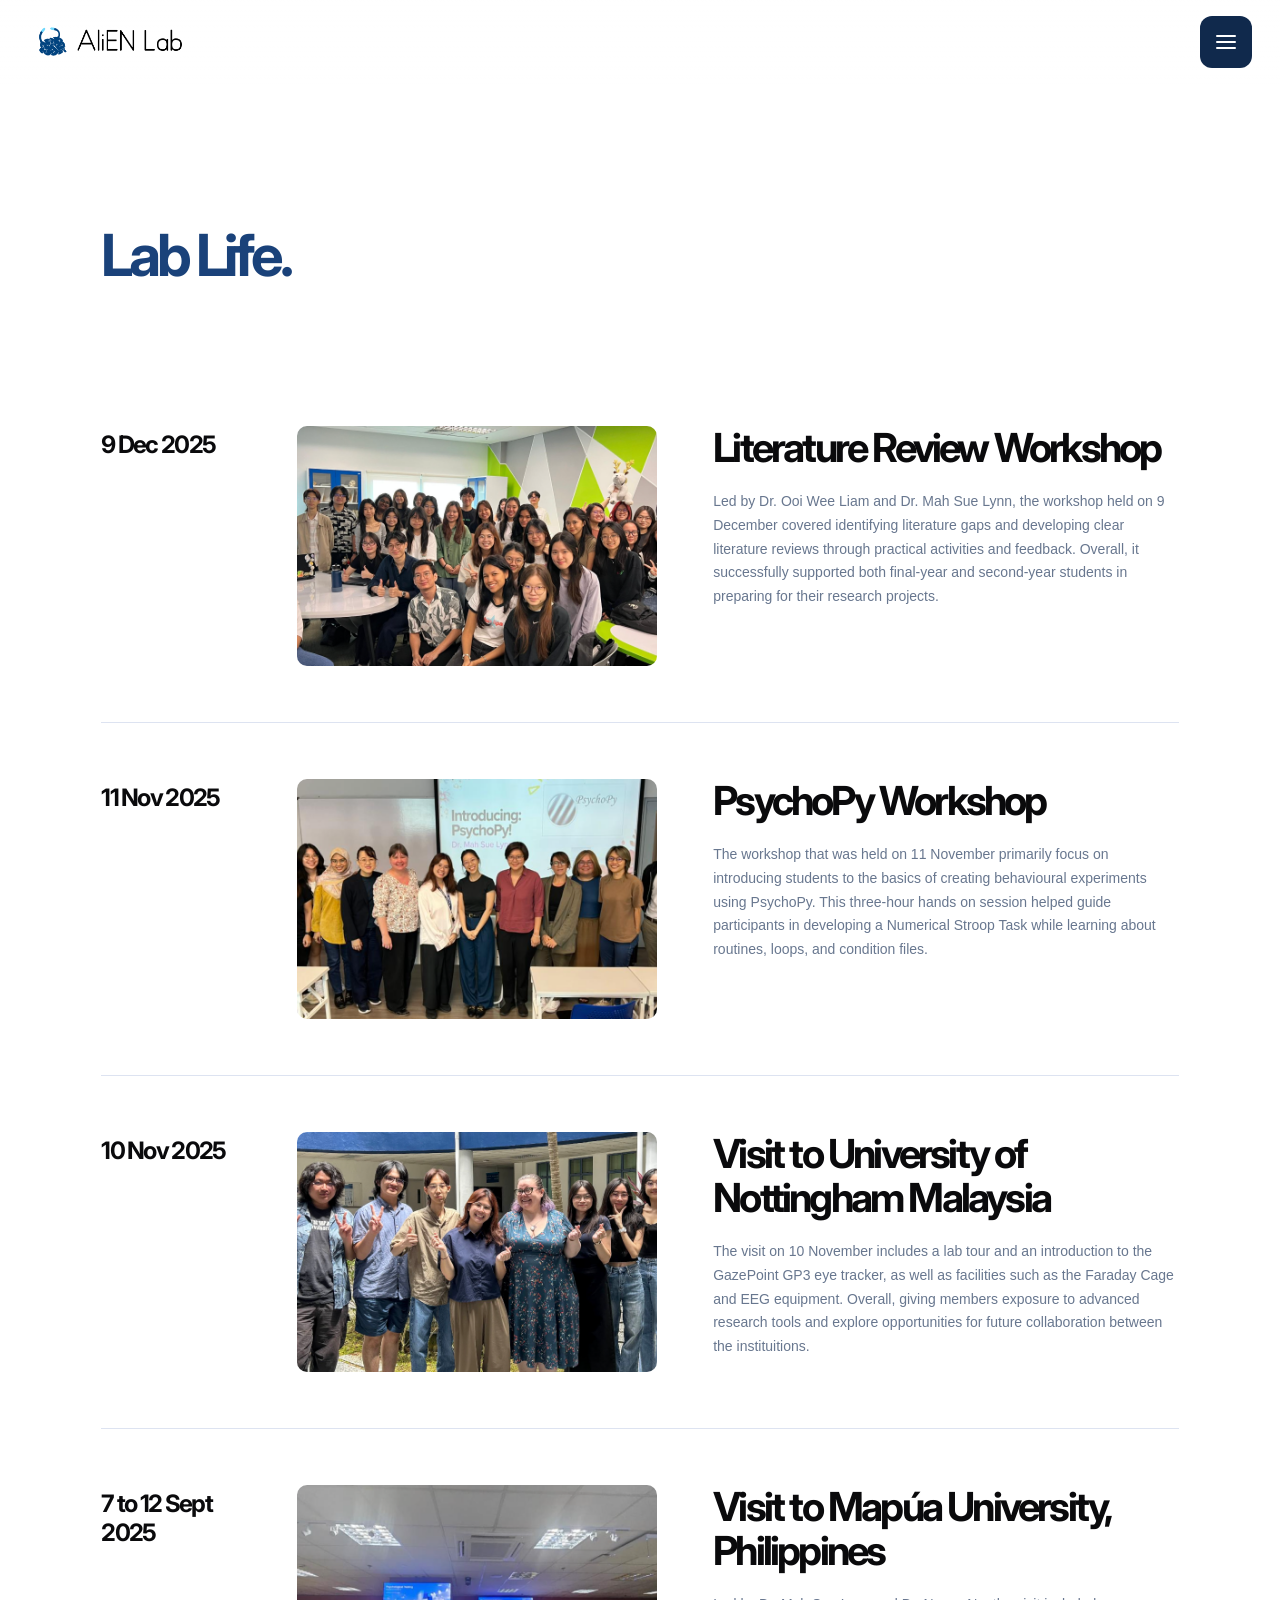
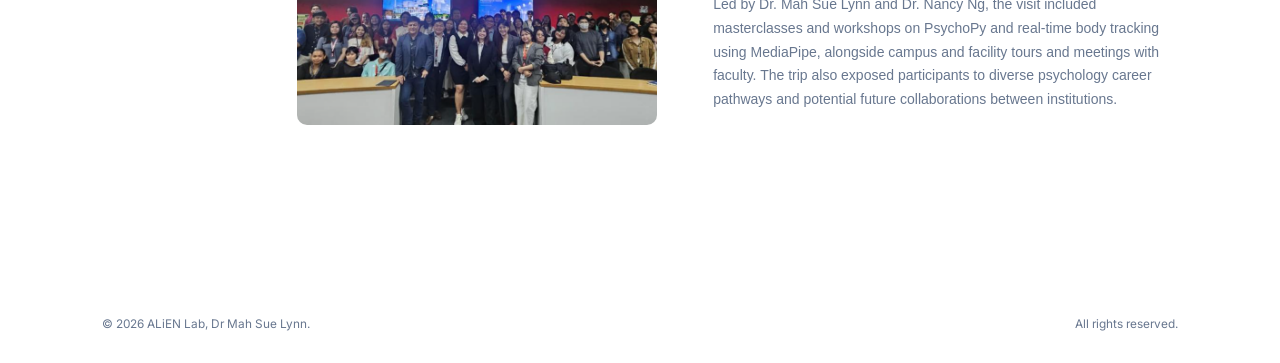
==== commit ac4d6389: "Added assets and modified code" ====
--- a/lablife/index.html
+++ b/lablife/index.html
@@ -53,40 +53,41 @@
         <img class="lablife-image" src="/assets/lablife-1.png" alt="Literature Review Workshop">
         <div class="lablife-copy">
           <h2 class="lablife-heading display">Literature Review Workshop</h2>
-          <p class="lablife-body">Lorem ipsum dolor sit amet, consectetur adipiscing elit, sed do eiusmod tempor incididunt ut labore et dolore magna aliqua. Ut enim ad minim veniam, quis nostrud exercitation ullamco laboris nisi ut aliquip ex ea commodo consequat. Duis aute irure dolor in</p>
+          <p class="lablife-body">Led by Dr. Ooi Wee Liam and Dr. Mah Sue Lynn, the workshop held on 9 December covered identifying literature gaps and developing clear literature reviews through practical activities and feedback. Overall, it successfully supported both final-year and second-year students in preparing for their research projects.</p>
         </div>
       </article>
 
       <hr class="lablife-divider">
 
       <article class="lablife-entry">
-        <span class="lablife-date display">9 Dec 2025</span>
+        <span class="lablife-date display">11 Nov 2025</span>
         <img class="lablife-image" src="/assets/lablife-2.png" alt="Literature Review Workshop">
         <div class="lablife-copy">
-          <h2 class="lablife-heading display">Literature Review Workshop</h2>
-          <p class="lablife-body">Lorem ipsum dolor sit amet, consectetur adipiscing elit, sed do eiusmod tempor incididunt ut labore et dolore magna aliqua. Ut enim ad minim veniam, quis nostrud exercitation ullamco laboris nisi ut aliquip ex ea commodo consequat. Duis aute irure dolor in</p>
+          <h2 class="lablife-heading display">PsychoPy Workshop</h2>
+          <p class="lablife-body">The workshop that was held on 11 November primarily focus on introducing students to the basics of creating behavioural experiments using PsychoPy. This three-hour hands on session helped guide participants in developing a Numerical Stroop Task while learning about routines, loops, and condition files.</p>
         </div>
       </article>
 
       <hr class="lablife-divider">
 
       <article class="lablife-entry">
-        <span class="lablife-date display">9 Dec 2025</span>
+        <span class="lablife-date display">10 Nov 2025</span>
         <img class="lablife-image" src="/assets/lablife-3.png" alt="Literature Review Workshop">
         <div class="lablife-copy">
-          <h2 class="lablife-heading display">Literature Review Workshop</h2>
-          <p class="lablife-body">Lorem ipsum dolor sit amet, consectetur adipiscing elit, sed do eiusmod tempor incididunt ut labore et dolore magna aliqua. Ut enim ad minim veniam, quis nostrud exercitation ullamco laboris nisi ut aliquip ex ea commodo consequat. Duis aute irure dolor in</p>
+          <h2 class="lablife-heading display">Visit to University of Nottingham Malaysia</h2>
+          <p class="lablife-body">The visit on 10 November includes a lab tour and an introduction to the GazePoint GP3 eye tracker, as well as facilities such as the Faraday Cage and EEG equipment. Overall, giving members exposure to advanced research tools and explore opportunities for future collaboration between the instituitions.
+</p>
         </div>
       </article>
 
       <hr class="lablife-divider">
 
       <article class="lablife-entry">
-        <span class="lablife-date display">9 Dec 2025</span>
+        <span class="lablife-date display">7 to 12 Sept 2025</span>
         <img class="lablife-image" src="/assets/lablife-4.png" alt="Literature Review Workshop">
         <div class="lablife-copy">
-          <h2 class="lablife-heading display">Literature Review Workshop</h2>
-          <p class="lablife-body">Lorem ipsum dolor sit amet, consectetur adipiscing elit, sed do eiusmod tempor incididunt ut labore et dolore magna aliqua. Ut enim ad minim veniam, quis nostrud exercitation ullamco laboris nisi ut aliquip ex ea commodo consequat. Duis aute irure dolor in</p>
+          <h2 class="lablife-heading display">Visit to Mapúa University, Philippines</h2>
+          <p class="lablife-body">Led by Dr. Mah Sue Lynn and Dr. Nancy Ng, the visit included masterclasses and workshops on PsychoPy and real-time body tracking using MediaPipe, alongside campus and facility tours and meetings with faculty. The trip also exposed participants to diverse psychology career pathways and potential future collaborations between institutions.</p>
         </div>
       </article>
 
--- a/styles.css
+++ b/styles.css
@@ -60,6 +60,9 @@
     --sp-lg: clamp(2rem,    1.5rem + 2.5vw,   3.75rem);  /* ~32–60px */
     --sp-xl: clamp(2.75rem, 2rem + 3.75vw,    5.5rem);   /* ~44–88px : header-to-content gap */
   }
+  iframe, img, video{
+    max-width:100%;
+  }
   *{
     margin:0;
     padding:0;
@@ -323,10 +326,10 @@
     letter-spacing: -1px;
   }
   .nav-links a:hover, .nav-links a.current{ 
-    color:#E1EBF9; 
+    color:#97A2B2 
   }
   .nav-links a:hover .idx, .nav-links a.current .idx{ 
-    color:#F1A340; 
+    color:#F7C88C; 
   }
   .nav-links a:active{ 
     color:#E1EBF9; 
@@ -334,14 +337,14 @@
   .nav-links a:active .idx{ 
     color:#F1A340; 
   }
-  #home-page   .nav-links a[href="/index.html"],
+  #home-page   .nav-links a[href="index.html"],
   #story-page  .nav-links a[href="/story/"],
   #team-page   .nav-links a[href="/team/"],
   #resources-page .nav-links a[href="/resources/"],
   #lablife-page   .nav-links a[href="/lablife/"] {
     color: #fff;
   }
-  #home-page   .nav-links a[href="/index.html"] .idx,
+  #home-page   .nav-links a[href="index.html"] .idx,
   #story-page  .nav-links a[href="/story/"] .idx,
   #team-page   .nav-links a[href="/team/"] .idx,
   #resources-page .nav-links a[href="/resources/"] .idx,
@@ -392,7 +395,7 @@
   /* .hero-sub{
     max-width:520px; margin:34px auto 0; color:var(--slate); font-size:var(--fs-md); line-height:1.6;
   } */
-  .hero-cta{
+  .hero-cta, .team-cta{
     display:inline-flex; 
     align-items:center; 
     gap:10px;
@@ -401,7 +404,7 @@
     color:var(--ink);
     justify-content: center;
   }
-  .hero-cta .chev{
+  .hero-cta .chev, .team-cta .chev{
     width:34px; 
     height:34px; 
     border-radius:50%; 
@@ -411,11 +414,7 @@
     justify-content:center; 
     animation:bob 1.8s ease-in-out infinite;
   }
-  @keyframes bob{ 
-    0%,100%{transform:translateY(0);} 50%{transform:translateY(5px);} 
-  }
-
-  /* ================= WE ARE ================= */
+  /* ---------- We Are ---------- */
   #we-are .grid{
     display:grid; 
     grid-template-columns:.9fr 1.1fr; gap:6vw; 
@@ -483,7 +482,7 @@
       "GRAD" 0,
       "ROND" 0;
     }
-  /* ================= WORK ================= */
+  /* ---------- PsychoPy Work ---------- */
   #work .work-head, #research .work-head{
     font-size:var(--fs-4xl);
     margin-bottom:34px;
@@ -602,7 +601,55 @@
     background-size: cover;
     background-position: center;
   }
-  /* ================= WHY ================= */
+  /* ---------- Our Current Work ---------- */
+  .research-heading{
+    font-size:var(--fs-4xl);
+    line-height:1.05;
+    text-align:center;
+    max-width:1180px;
+    margin:0 auto var(--sp-lg);
+    width:100%;
+  }
+  .research-carousel{
+    width:100vw;
+    margin-left:calc(50% - 50vw);
+    overflow-x:auto;
+    overflow-y:hidden;
+    -webkit-overflow-scrolling:touch;
+    cursor:grab;
+    /* Scroll position here is driven by JS (plus optional manual swipe/
+      drag), not meant to be read as a normal scrollbar — hide it. */
+    scrollbar-width:none;
+    -ms-overflow-style:none;
+  }
+  .research-carousel::-webkit-scrollbar{ 
+    display:none; 
+  }
+  .research-carousel:active{ 
+    cursor:grabbing; 
+  }
+  .research-track{
+    display:flex;
+    gap:var(--sp-lg);
+    width:max-content;
+    padding:0 8vw;
+  }
+
+  .research-card{
+    flex:0 0 auto;
+    width:min(60vw, 260px);
+  }
+  .research-card img{
+    display:block;
+    width:100%;
+    height:auto;
+    /* border-radius:var(--radius-md, 16px);
+    box-shadow:0 10px 30px rgba(10,10,12,.14); */
+  }
+  @keyframes bob{ 
+    0%,100%{transform:translateY(0);} 50%{transform:translateY(5px);} 
+  }
+  /* ---------- Why We Do It ---------- */
   #why .grid{
     display:grid; 
     grid-template-columns:.9fr 1.1fr; 
@@ -678,7 +725,146 @@
       "GRAD" 0,
       "ROND" 0;
   }
-  /* ================= TEAM ================= */
+
+  /* ================= OUR STORY PAGE ================= */
+
+  /* ---------- How Did It Started ---------- */
+  .story-hero-wrap{
+    /* position:relative; */
+    width:100%;
+    max-width:1180px;
+    margin:0 auto;
+    min-height:min(74vh, 620px);
+    /* border-radius:24px; */
+    overflow:hidden;
+    display:flex;
+    align-items:center;
+    justify-content:center;
+  }
+  .story-hero-wrap img{
+    position:absolute;
+    inset:0;
+    width:100%;
+    height:100%;
+    object-fit:cover;
+    z-index:0;
+  }
+  /* Dark gradient over the photo so the white text stays legible
+    regardless of what's in the underlying image. */
+  .story-hero-wrap::after{
+    content:'';
+    position:absolute; inset:0;
+    background:linear-gradient(rgba(10,10,12,.6), rgba(10,10,12,.7));
+    z-index:1;
+  }
+  .story-hero-content{
+    position:relative; z-index:2;
+    color:#fff;
+    text-align:center;
+    max-width:760px;
+    /* padding:var(--sp-lg) 6vw; */
+  }
+  .story-hero-title{
+    font-size:var(--fs-3xl);
+    line-height:1.05;
+    margin-bottom:var(--sp-lg);
+    letter-spacing:-0.06em;
+  }
+  .story-hero-date{
+    font-size:var(--fs-md);
+    font-weight:600;
+    margin-bottom:var(--sp-sm);
+    font-family:"Google Sans Flex", sans-serif;
+    font-optical-sizing:auto; 
+    font-weight:400; 
+    font-style:normal;
+    font-variation-settings:"slnt" 0,"wdth" 100,"GRAD" 0,"ROND" 0;
+  }
+  .story-hero-body{
+    font-size:var(--fs-md);
+    line-height:1.6;
+    margin-bottom:var(--sp-sm);
+    font-family:"Google Sans Flex", sans-serif;
+    font-optical-sizing:auto; 
+    font-weight:400; 
+    font-style:normal;
+    font-variation-settings:"slnt" 0,"wdth" 100,"GRAD" 0,"ROND" 0;
+  }
+  .story-hero-body:last-child{ 
+    margin-bottom:0; 
+  }
+  /* ---------- 1st Gen RAs ---------- */
+  .story-banner{
+    width:100%;
+    max-width:1180px;
+    margin:0 auto var(--sp-lg);
+    aspect-ratio:3/0.7;
+    object-fit:cover;
+    display:block;
+    background:var(--mist); /* visible fallback if the src hasn't been swapped in yet */
+  }
+  .story-heading{
+    font-size:var(--fs-3xl);
+    line-height:1.05;
+    margin-bottom:var(--sp-sm);
+    letter-spacing:-0.06em;
+    max-width:1180px;
+    margin-left:auto; margin-right:auto;
+    width:100%;
+  }
+  .story-body{
+    font-size:var(--fs-md);
+    line-height:1.4;
+    text-align:justify;
+    max-width:1180px;
+    margin:0 auto;
+    color:var(--ink);
+    font-family:"Google Sans Flex", sans-serif;
+    font-optical-sizing:auto; 
+    font-weight:400;
+    font-style:normal;
+    font-variation-settings:"slnt" 0,"wdth" 100,"GRAD" 0,"ROND" 0;
+  }
+  /* ---------- Baby RAs / 3rd Gen RAs ---------- */
+  .story-split{
+    display:grid;
+    grid-template-columns:1fr 1fr;
+    gap:6vw;
+    align-items:center;
+    max-width:1180px;
+    margin:0 auto;
+    width:100%;
+  }
+  .story-split-image{
+    width:100%;
+    aspect-ratio:1/1;
+    object-fit:cover;
+    /* border-radius:var(--radius-md, 16px); */
+    background:var(--mist);
+    display:block;
+  }
+  .story-split-heading{
+    font-size:var(--fs-3xl);
+    line-height:1.05;
+    margin-bottom:var(--sp-lg);
+    letter-spacing:-0.06em;
+  }
+  .story-split-body{
+    font-size:var(--fs-md);
+    line-height:1.5;
+    color:var(--ink);
+    margin-bottom:var(--sp-sm);
+    font-family:"Google Sans Flex", sans-serif;
+    font-optical-sizing:auto; 
+    font-weight:400; 
+    font-style:normal;
+    font-variation-settings:"slnt" 0,"wdth" 100,"GRAD" 0,"ROND" 0;
+  }
+  .story-split-body:last-child{ 
+    margin-bottom:0; 
+  }
+
+  /* ================= THE PEOPLE PAGE  ================= */
   #team .team-head{ 
     max-width:1180px; 
     margin:0 auto 36px; 
@@ -700,12 +886,255 @@
     line-height:1.4; 
     text-align: left;
   }
+  /* ---------- Brains Behind the Lab ---------- */
   .person-body{
     color:black;
     font-size:var(--fs-base);
     line-height:1.4;
     /* max-width:550px; */
     padding: 5px 0;
+  }
+  .team-head{
+    max-width:1180px; 
+    margin:0 auto var(--sp-lg); 
+    width:100%;
+  }
+  .team-title{
+    font-size:var(--fs-xl); 
+    line-height:1.05; 
+    margin-bottom:var(--sp-sm);
+  }
+  .team-title .accent{ 
+    color:black; 
+    font-size:var(--fs-4xl);
+    font-weight: 600;
+    letter-spacing:-0.06em;
+  }
+  .team-body{
+    color:black; font-size:var(--fs-md); line-height:1.5; max-width:60ch;
+    font-family:"Google Sans Flex", sans-serif;
+    font-optical-sizing:auto; font-weight:400; font-style:normal;
+    font-variation-settings:"slnt" 0,"wdth" 100,"GRAD" 0,"ROND" 0;
+  }
+  .person-grid{
+    display:grid; grid-template-columns:repeat(3, 1fr); gap:var(--sp-md);
+    max-width:1180px; margin:0 auto; width:100%;
+  }
+  .person-card{ 
+    min-width:0; 
+  }
+  .person-card img{
+    width:100%; 
+    aspect-ratio:3/2; 
+    object-fit:cover;
+    border-radius:var(--radius-md); 
+    background:var(--mist);
+    margin-bottom:var(--sp-sm);
+  }
+  .person-card h4{
+    font-size:var(--fs-lg); font-weight:700; margin-bottom:2px;
+    text-align: left;
+  }
+  .person-card span{
+    font-size:var(--fs-sm); color:var(--slate);
+    font-family:"Google Sans Flex", sans-serif; font-weight:400;
+    text-align: left;
+  }
+  .person-links-row{ 
+    display:flex; 
+    gap:var(--sp-xs); 
+    margin-top:var(--sp-xs); 
+    flex-wrap:wrap; 
+  }
+  .person-links-row a{ 
+    color:var(--blue); 
+    font-weight:600; 
+    font-size:var(--fs-sm); 
+    border-bottom:1px solid transparent; 
+    transition:border-color .2s ease; 
+    font-family: 'Inter', sans-serif;
+  }
+  .person-links-row a:hover{ 
+    text-decoration: underline;
+    transition: 0.2s;
+  }
+  
+  /* .founding-cta{
+    display:flex; flex-direction:column; justify-content:center; align-items:center;
+    gap:var(--sp-sm); text-align:center;
+    aspect-ratio:3/2; border-radius:var(--radius-md); background:var(--orange);
+    color:#fff; padding:var(--sp-md); min-width:0;
+    transition:transform .3s ease;
+  }
+  .founding-cta:hover{ transform:translateY(-4px); }
+  .founding-cta-title{
+    font-size:var(--fs-2_5xl); line-height:1.05; color:var(--blue-deep);
+  }
+  .founding-cta-arrow{
+    font-size:var(--fs-2xl); line-height:1;
+    animation:bob 1.8s ease-in-out infinite;
+  } */
+  /* ---------- People Who Started the Lab ---------- */
+  .carousel-heading{
+    font-size:var(--fs-2_5xl); 
+    line-height:1.1; 
+    text-align:center;
+    max-width:1180px; 
+    margin:0 auto var(--sp-lg); 
+    width:100%;
+    font-weight: 800;
+  }
+  .carousel-heading .accent{ 
+    color:var(--blue); 
+  }
+  .carousel-track{
+    display:grid;
+    grid-template-columns:repeat(4, minmax(0,1fr));
+    gap:var(--sp-md);
+    justify-items:center;
+    max-width:1180px;
+    margin:0 auto;
+    width:100%;
+  }
+  .carousel-card{
+    width:100%;
+    max-width:260px;
+    min-width:0;
+  }
+  .carousel-card img{
+    width:100%; 
+    aspect-ratio:1/1; 
+    object-fit:cover;
+    border-radius:var(--radius-md); 
+    background:var(--mist);
+    margin-bottom:var(--sp-sm);
+  }
+  .carousel-card h4, .carousel-card-link { 
+    font-size:var(--fs-lg); 
+    font-weight:700; 
+    margin-bottom:2px; 
+  }
+  .carousel-card-link:hover {
+    text-decoration: underline;
+    color:var(--blue);
+    transition: 0.1s;
+  }
+  .carousel-card span{
+    font-size:var(--fs-sm); color:var(--slate);
+    font-family:"Google Sans Flex", sans-serif; font-weight:400;
+  }
+  /* ---------- Let's Connect ---------- */
+  .connect-grid{
+    display:grid; 
+    grid-template-columns:1fr 1fr; 
+    gap:6vw; 
+    align-items:start;
+    max-width:1180px; 
+    margin:0 auto; 
+    width:100%;
+  }
+  .connect-title{ 
+    font-size:var(--fs-5xl); 
+    line-height:.98; 
+    margin-bottom:var(--sp-sm); 
+  }
+  .connect-body{
+    color:black; 
+    font-size:var(--fs-md); 
+    line-height:1.4;
+    max-width:46ch;
+    font-family:"Google Sans Flex", sans-serif;
+    font-optical-sizing:auto; 
+    font-weight:400; 
+    font-style:normal;
+    font-variation-settings:"slnt" 0,"wdth" 100,"GRAD" 0,"ROND" 0;
+  }
+  .connect-info{ 
+    display:flex; 
+    flex-direction:column; 
+    align-items:flex-start; 
+    gap:var(--sp-md); 
+  }
+  .connect-row{ 
+    display:flex; 
+    flex-direction:column; 
+    align-items:flex-start; 
+    gap:4px; 
+  }
+  .connect-img-block{
+    width:100%; 
+    aspect-ratio:3/1.8; 
+    /* border-radius:10px; */
+    margin-top: 30px;
+    background-image:
+      url('assets/connect-img.png');
+      background-repeat: no-repeat;
+      background-size: contain;
+      background-position: center;
+  }
+  .connect-label{
+  font-family: "Google Sans Flex", sans-serif;
+      font-optical-sizing: auto;
+      font-weight: 400;
+      font-style: normal;
+      font-variation-settings:
+        "slnt" 0,
+        "wdth" 100,
+        "GRAD" 0,
+        "ROND" 0;
+    font-size:var(--fs-xs);
+    color:var(--slate); 
+    /* text-transform:uppercase;  */
+    letter-spacing:.04em;
+  }
+  .connect-value{
+    font-size:var(--fs-md); 
+    font-weight:700; 
+    color:var(--ink); 
+    line-height:1.4;
+  }
+  .connect-link{ 
+    transition:color .2s ease; 
+  }
+  .connect-link:hover{ 
+    color:var(--blue); 
+  }
+  .connect-socials{ 
+    display:flex; 
+    justify-content:center; 
+    gap:10px; 
+    margin-top:4px; 
+  }
+  .connect-socials a{
+    width:44px; 
+    height:44px; 
+    /* background-image: url(/assets/linkedin-logo.png); */
+    background-repeat: no-repeat;
+    transition:transform .2s ease, opacity .2s ease;
+    background-size: contain;
+  }
+  .connect-socials{
+    display:flex;
+    justify-content:flex-start;
+    gap:14px;
+    margin-top:20px;
+  }
+  .connect-socials a{
+    display:inline-flex;
+    align-items:center;
+    justify-content:center;
+    width:40px;
+    height:40px;
+    transition:transform .2s ease, opacity .2s ease;
+  }
+  .connect-socials a:hover{
+    transform:translateY(-3px);
+  }
+  .socials-logo{
+    width:100%;
+    height:100%;
+    object-fit:contain;
+    display:block;
   }
 
   
@@ -788,6 +1217,127 @@
   /* ================= RESOURCES PAGE ================= */
   #resources-page .panel{ 
     justify-content:center; }
+
+  /* ==========================================================================
+   RESOURCES INDEX — card grid (first section of resources.html)
+   Append this block to the end of styles.css. Reuses the existing tokens
+   (--fs-*, --sp-*, --orange, --mist, .display) already defined earlier.
+   ========================================================================== */
+
+/* .resources-heading{
+  font-size:var(--fs-3xl);
+  line-height:1.05;
+  letter-spacing:-0.06em;
+  margin-bottom:var(--sp-lg);
+  max-width:1180px;
+  margin-left:auto; margin-right:auto;
+  width:100%;
+  text-align:left;
+} */
+
+.resources-heading{
+  font-size: var(--fs-3xl);
+  line-height: 1;
+  margin-bottom: 40px;
+  font-weight: 700;
+  text-align: left;
+  letter-spacing: -0.06em;
+}
+
+.resource-grid{
+  display:grid;
+  grid-template-columns:repeat(3, 1fr);
+  gap:var(--sp-md);
+  max-width:1180px;
+  /* margin:0 auto; */
+  width:100%;
+}
+
+.resource-card{
+  display:flex;
+  flex-direction:column;
+  min-width:0;
+}
+
+/* Placeholder banner — swap background:var(--orange) for a real photo
+   via background-image (same pattern as .res-img-block elsewhere on
+   this page) once assets are ready. */
+.resource-card-image-1, .resource-card-image-2, .resource-card-image-3{
+  width:100%;
+  aspect-ratio:16/6;
+  background-size:cover;
+  background-repeat: none;
+}
+
+.resource-card-image-1{
+  background-image: url('/assets/lit-review-slide-cover.png');
+}
+
+.resource-card-body{
+  background:var(--mist);
+  padding:var(--sp-md);
+  flex:1;
+  display:flex;
+  flex-direction:column;
+}
+.resource-card-title{
+  font-family:'Inter', sans-serif;
+  font-size:var(--fs-xl);
+  font-weight:600;
+  line-height:1.25;
+  letter-spacing: -0.06em;
+  margin:var(--sp-sm) 0;
+}
+.resource-card-desc{
+  font-size:var(--fs-sm);
+  line-height:1.4;
+  color:var(--ink);
+  font-family:"Google Sans Flex", sans-serif;
+  font-optical-sizing:auto; font-weight:400; font-style:normal;
+  font-variation-settings:"slnt" 0,"wdth" 100,"GRAD" 0,"ROND" 0;
+  /* margin-bottom:var(--sp-md); */
+  flex:1;
+}
+
+.resource-card-links{
+  display:flex;
+  gap:var(--sp-xs);
+  margin-top:auto;
+}
+.resource-icon-btn{
+  width:56px;
+  height:56px;
+  /* background:var(--orange); */
+  display:flex;
+  align-items:center;
+  justify-content:center;
+  transition:transform .2s ease, opacity .2s ease;
+}
+
+.res-links-row{ 
+    display:flex; 
+    gap:var(--sp-sm); 
+    margin-top:var(--sp-sm); 
+    flex-wrap:wrap; 
+}
+
+.resource-icon-btn img{
+  width:60%;
+  height:60%;
+  object-fit:contain;
+}
+.resource-icon-btn:hover{ 
+  transform:translateY(-3px); 
+}
+
+/* ---------- responsive ---------- */
+@media (max-width:900px){
+  .resource-grid{ grid-template-columns:repeat(2, 1fr); }
+}
+@media (max-width:640px){
+  .resource-grid{ grid-template-columns:1fr; }
+  .resources-heading{ font-size:var(--fs-2_5xl); }
+}
 
   /* -- lit review hero -- */
   .res-hero-grid{
@@ -822,20 +1372,14 @@
       "GRAD" 0,
       "ROND" 0;
   }
-  .res-links-row{ 
+  .pub-links-row{ 
     display:flex; 
     gap:var(--sp-xs); 
     margin-top:var(--sp-sm); 
     flex-wrap:wrap; 
   }
-  .person-links-row{ 
-    display:flex; 
-    gap:var(--sp-xs); 
-    margin-top:var(--sp-xs); 
-    flex-wrap:wrap; 
-  }
-
-  .person-links-row a{ 
+  
+  .res-links-row a, .pub-links-row a{ 
     color:var(--blue); 
     font-weight:600; 
     font-size:var(--fs-sm); 
@@ -843,21 +1387,7 @@
     transition:border-color .2s ease; 
     font-family: 'Inter', sans-serif;
   }
-
-  .person-links-row a:hover{ 
-    text-decoration: underline;
-    transition: 0.2s;
-  }
-
-  .res-links-row a{ 
-    color:var(--blue); 
-    font-weight:600; 
-    font-size:var(--fs-sm); 
-    border-bottom:1px solid transparent; 
-    transition:border-color .2s ease; 
-    font-family: 'Inter', sans-serif;
-  }
-  .res-links-row a:hover{ 
+  .res-links-row a:hover, .pub-links-row a:hover { 
     border-color:var(--blue); 
   }
   .res-img-block{
@@ -871,40 +1401,6 @@
       background-size: contain;
       background-position: center;
   }
-  .connect-img-block{
-    width:100%; 
-    aspect-ratio:3/1.8; 
-    /* border-radius:10px; */
-    margin-top: 30px;
-    background-image:
-      url('assets/connect-img.png');
-      background-repeat: no-repeat;
-      background-size: contain;
-      background-position: center;
-  }
-  /* .res-label-row{
-    display:flex; 
-    align-items:center; 
-    justify-content:center; 
-    gap:var(--sp-sm);
-    margin:0 auto var(--sp-lg); 
-    max-width:1180px; 
-    width:100%;
-  } */
-  /* .res-label-chip{ 
-    max-width: 50%;
-    height: auto;
-    border-radius:4px; 
-    flex:none; 
-    background-image:
-      url('assets/tips-tricks-header.png');
-      background-repeat: no-repeat;
-      background-size: contain;
-      background-position: center;
-  } */
-  /* .res-label-row h2{ 
-    font-size:var(--fs-3xl); 
-  } */
   .res-brand-heading{
     display:flex; 
     align-items:center; 
@@ -1011,20 +1507,35 @@
       "GRAD" 0,
       "ROND" 0;
   }
-  .res-tip-card ul li{ margin-bottom:2px; }
+  .res-tip-card ul li{ 
+    margin-bottom:2px; 
+  }
   .res-tip-card b{ 
     color:#1a8039; 
   }
-  .res-protip{ margin-top:16px; font-size:var(--fs-sm); color:var(--ink); }
-  .res-examples{ margin-top:18px; }
+  .res-protip{ 
+    margin-top:16px; 
+    font-size:var(--fs-sm); 
+    color:var(--ink); 
+  }
+  .res-examples{ 
+    margin-top:18px; 
+  }
   .res-examples .label{ 
     font-size:var(--fs-sm); 
     color:black; 
     margin-bottom:8px; }
   .res-examples code{
-    display:block; font-family:'Space Mono',monospace; font-size:var(--fs-xs);
-    color:#1c8348; background:var(--mist); padding:10px 14px; border-radius:8px;
-    margin-bottom:8px; overflow-x:auto; white-space:pre;
+    display:block; 
+    font-family:'Space Mono',monospace; 
+    font-size:var(--fs-xs);
+    color:#1c8348; 
+    background:var(--mist); 
+    padding:10px 14px; 
+    border-radius:8px;
+    margin-bottom:8px; 
+    overflow-x:auto; 
+    white-space:pre;
   }
   .res-error-grid{
     display:grid; 
@@ -1079,9 +1590,9 @@
   .res-error-img {
     display: flex;
     flex-direction: column;
-    justify-content: center; /* vertical centering */
-    align-items: center;     /* horizontal centering */
-    gap: var(--sp-lg);       /* space between images */
+    justify-content: center; 
+    align-items: center;     
+    gap: var(--sp-lg);       
   }
   .res-error-img img {
     display: block;
@@ -1099,11 +1610,11 @@
     width:100%; 
   }
   .res-single-col h3{ 
-    font-size:var(--fs-xl); 
+    font-size:var(--fs-2xl); 
     margin-bottom:16px; 
     font-family: "Google Sans Flex", sans-serif;
     font-optical-sizing: auto;
-    font-weight: 400;
+    font-weight: 600;
     font-style: normal;
     font-variation-settings:
       "slnt" 0,
@@ -1207,6 +1718,12 @@
       text-align: left;
       letter-spacing:-0.06em;
     }
+
+  .gform-title{ 
+    font-size:var(--fs-3xl); 
+    line-height:.98; 
+    margin-bottom:var(--sp-sm); 
+  }
   .publications-heading{ 
       font-size:var(--fs-3xl); 
       line-height:1; 
@@ -1217,6 +1734,74 @@
     }
   .tips-tricks .accent{ 
       color:var(--blue); 
+  }
+  .pub-sticky-title{ 
+    text-align:center; 
+  }
+  .pub-heading{
+    font-size:var(--fs-4xl);
+    line-height:1.05;
+  }
+  .pub-timeline{
+    display:grid;
+    grid-template-columns:repeat(3, 1fr);
+    gap:var(--sp-lg) var(--sp-xl);
+    max-width:1180px;
+    margin:0 auto;
+  }
+  .pub-entry{ 
+    min-width:0; 
+  }
+  .pub-year-row{
+    display:flex;
+    align-items:center;
+    gap:var(--sp-sm);
+    margin-bottom:var(--sp-sm);
+  }
+  .pub-year{
+    font-size:var(--fs-2_5xl);
+    line-height:1;
+    color:var(--blue);
+    flex:none;
+  }
+  .pub-connector{
+    position:relative;
+    flex:1 1 auto;
+    min-width:16px;
+    height:2px;
+    background:var(--orange);
+  }
+  .pub-dot{
+    position:absolute;
+    right:-5px;
+    top:50%;
+    width:11px;
+    height:11px;
+    border-radius:50%;
+    background:var(--orange);
+    transform:translate(50%,-50%);
+  }
+  .pub-citation{
+    font-size:var(--fs-sm);
+    font-weight:700;
+    line-height:1.6;
+    color:var(--ink);
+    font-family:'Inter', sans-serif;
+  }
+  .pub-citation a{
+    text-decoration:underline;
+    text-underline-offset:2px;
+    transition:color .2s ease;
+  }
+  .pub-citation a:hover{ 
+    color:var(--blue); 
+  }
+  .gform-embed{
+    width:100%;
+    max-width:640px;
+    height:384px;
+    border:0;
+    display:block;
   }
   .footer-note{ 
     position:absolute; 
@@ -1232,401 +1817,123 @@
     gap:6px;
   }
 
-/* ================= TEAM PAGE ================= */
-.team-head{
-  max-width:1180px; margin:0 auto var(--sp-lg); width:100%;
-}
-.team-title{
-  font-size:var(--fs-xl); 
-  line-height:1.05; 
-  margin-bottom:var(--sp-sm);
-}
-.team-title .accent{ 
-  color:black; 
-  font-size:var(--fs-4xl);
-  font-weight: 600;
-  letter-spacing:-0.06em;
-}
-.team-body{
-  color:black; font-size:var(--fs-md); line-height:1.5; max-width:60ch;
-  font-family:"Google Sans Flex", sans-serif;
-  font-optical-sizing:auto; font-weight:400; font-style:normal;
-  font-variation-settings:"slnt" 0,"wdth" 100,"GRAD" 0,"ROND" 0;
-}
-
-/* ---------- person grid (team + founding panels) ---------- */
-.person-grid{
-  display:grid; grid-template-columns:repeat(3, 1fr); gap:var(--sp-md);
-  max-width:1180px; margin:0 auto; width:100%;
-}
-.person-card{ min-width:0; }
-.person-card img{
-  width:100%; aspect-ratio:3/2; object-fit:cover;
-  border-radius:var(--radius-md); background:var(--mist);
-  margin-bottom:var(--sp-sm);
-}
-.person-card h4{
-  font-size:var(--fs-lg); font-weight:700; margin-bottom:2px;
-  text-align: left;
-}
-.person-card span{
-  font-size:var(--fs-sm); color:var(--slate);
-  font-family:"Google Sans Flex", sans-serif; font-weight:400;
-  text-align: left;
-}
-
-/* founding-grid reuses .person-grid's 3-column layout; its 3rd column is
-   the CTA card instead of a photo card */
-.founding-cta{
-  display:flex; flex-direction:column; justify-content:center; align-items:center;
-  gap:var(--sp-sm); text-align:center;
-  aspect-ratio:3/2; border-radius:var(--radius-md); background:var(--orange);
-  color:#fff; padding:var(--sp-md); min-width:0;
-  transition:transform .3s ease;
-}
-.founding-cta:hover{ transform:translateY(-4px); }
-.founding-cta-title{
-  font-size:var(--fs-2_5xl); line-height:1.05; color:var(--blue-deep);
-}
-.founding-cta-arrow{
-  font-size:var(--fs-2xl); line-height:1;
-  animation:bob 1.8s ease-in-out infinite;
-}
-
-/* ---------- "The People Who Started the Lab" panel ----------
-   Static row, not a carousel: all four cards sit in one centered grid.
-   grid-template-columns:repeat(4,...) puts them on one line on desktop;
-   the breakpoints below drop to 2-across then 1-across as space runs
-   out, same pattern as .person-grid. */
-.carousel-heading{
-  font-size:var(--fs-2_5xl); 
-  line-height:1.1; 
-  text-align:center;
-  max-width:1180px; 
-  margin:0 auto var(--sp-lg); 
-  width:100%;
-  font-weight: 800;
-}
-.carousel-heading .accent{ color:var(--blue); }
-
-.carousel-track{
-  display:grid;
-  grid-template-columns:repeat(4, minmax(0,1fr));
-  gap:var(--sp-md);
-  justify-items:center;
-  max-width:1180px;
-  margin:0 auto;
-  width:100%;
-}
-
-.carousel-card{
-  width:100%;
-  max-width:260px;
-  min-width:0;
-}
-.carousel-card img{
-  width:100%; 
-  aspect-ratio:1/1; 
-  object-fit:cover;
-  border-radius:var(--radius-md); 
-  background:var(--mist);
-  margin-bottom:var(--sp-sm);
-}
-.carousel-card h4, .carousel-card-link { 
-  font-size:var(--fs-lg); 
-  font-weight:700; 
-  margin-bottom:2px; 
-}
-
-.carousel-card-link:hover {
-  text-decoration: underline;
-  color:var(--blue);
-  transition: 0.1s;
-}
-
-
-.carousel-card span{
-  font-size:var(--fs-sm); color:var(--slate);
-  font-family:"Google Sans Flex", sans-serif; font-weight:400;
-}
-
-
-
-
-/* ---------- connect panel ---------- */
-.connect-grid{
-  display:grid; 
-  grid-template-columns:1fr 1fr; 
-  gap:6vw; 
-  align-items:start;
-  max-width:1180px; 
-  margin:0 auto; 
-  width:100%;
-}
-.connect-title{ font-size:var(--fs-5xl); line-height:.98; margin-bottom:var(--sp-sm); }
-.connect-body{
-  color:black; 
-  font-size:var(--fs-md); 
-  line-height:1.4;
-   max-width:46ch;
-  font-family:"Google Sans Flex", sans-serif;
-  font-optical-sizing:auto; 
-  font-weight:400; 
-  font-style:normal;
-  font-variation-settings:"slnt" 0,"wdth" 100,"GRAD" 0,"ROND" 0;
-}
-.connect-info{ 
-  display:flex; 
-  flex-direction:column; 
-  align-items:flex-start; 
-  gap:var(--sp-md); 
-}
-.connect-row{ 
-  display:flex; 
-  flex-direction:column; 
-  align-items:flex-start; 
-  gap:4px; 
-}
-.connect-label{
- font-family: "Google Sans Flex", sans-serif;
-    font-optical-sizing: auto;
-    font-weight: 400;
-    font-style: normal;
-    font-variation-settings:
-      "slnt" 0,
-      "wdth" 100,
-      "GRAD" 0,
-      "ROND" 0;
-  font-size:var(--fs-xs);
-  color:var(--slate); 
-  /* text-transform:uppercase;  */
-  letter-spacing:.04em;
-}
-.connect-value{
-  font-size:var(--fs-md); font-weight:700; color:var(--ink); line-height:1.4;
-}
-.connect-link{ transition:color .2s ease; }
-.connect-link:hover{ color:var(--blue); }
-.connect-socials{ display:flex; justify-content:center; gap:10px; margin-top:4px; }
-.connect-socials a{
-  width:44px; 
-  height:44px; 
-  /* background-image: url(/assets/linkedin-logo.png); */
-  background-repeat: no-repeat;
-  transition:transform .2s ease, opacity .2s ease;
-  background-size: contain;
-}
-
-.connect-socials{
-  display:flex;
-  justify-content:flex-start;
-  gap:14px;
-  margin-top:20px;
-}
-.connect-socials a{
-  display:inline-flex;
-  align-items:center;
-  justify-content:center;
-  width:40px;
-  height:40px;
-  transition:transform .2s ease, opacity .2s ease;
-}
-.connect-socials a:hover{
-  transform:translateY(-3px);
-}
-/* .connect-socials a:nth-child(1){ opacity:1; }
-.connect-socials a:nth-child(2){ opacity:.8; }
-.connect-socials a:nth-child(3){ opacity:.6; } */
-
-.socials-logo{
-  width:100%;
-  height:100%;
-  object-fit:contain;
-  display:block;
-}
-/* ---------- responsive ---------- */
-@media (max-width:900px){
-  .person-grid{ grid-template-columns:repeat(2, 1fr); }
-  .founding-grid .founding-cta{ grid-column:1/3; aspect-ratio:auto; min-height:180px; }
-  .carousel-track{ grid-template-columns:repeat(2, minmax(0,1fr)); max-width:600px; }
-  .connect-grid{ grid-template-columns:1fr; gap:var(--sp-lg); }
-}
-
-@media (max-width:640px){
-  #team-page .panel{ padding-left:6vw; padding-right:6vw; }
-  .person-grid{ grid-template-columns:1fr; }
-  .founding-grid .founding-cta{ grid-column:1; }
-  .carousel-heading{ font-size:var(--fs-2_5xl); }
-  .carousel-track{ grid-template-columns:1fr; max-width:320px; }
-  .connect-title{ font-size:var(--fs-4xl); }
-}
-
-@media (prefers-reduced-motion: reduce){
-  .founding-cta-arrow{ animation:none; }
-}
-
-/* ---------- Publications timeline ---------- */
-.pub-sticky-title{ text-align:center; }
-.pub-heading{
-  font-size:var(--fs-4xl);
-  line-height:1.05;
-}
- 
-.pub-timeline{
-  display:grid;
-  grid-template-columns:repeat(3, 1fr);
-  gap:var(--sp-lg) var(--sp-xl);
-  max-width:1180px;
-  margin:0 auto;
-}
-.pub-entry{ min-width:0; }
-.pub-year-row{
-  display:flex;
-  align-items:center;
-  gap:var(--sp-sm);
-  margin-bottom:var(--sp-sm);
-}
-.pub-year{
-  font-size:var(--fs-2_5xl);
-  line-height:1;
-  color:var(--blue);
-  flex:none;
-}
-.pub-connector{
-  position:relative;
-  flex:1 1 auto;
-  min-width:16px;
-  height:2px;
-  background:var(--orange);
-}
-.pub-dot{
-  position:absolute;
-  right:-5px;
-  top:50%;
-  width:11px;
-  height:11px;
-  border-radius:50%;
-  background:var(--orange);
-  transform:translate(50%,-50%);
-}
-.pub-citation{
-  font-size:var(--fs-sm);
-  font-weight:700;
-  line-height:1.6;
-  color:var(--ink);
-  font-family:'Inter', sans-serif;
-}
-.pub-citation a{
-  text-decoration:underline;
-  text-underline-offset:2px;
-  transition:color .2s ease;
-}
-.pub-citation a:hover{ color:var(--blue); }
- 
-@media (max-width:900px){
-  .pub-timeline{ grid-template-columns:1fr; max-width:520px; gap:var(--sp-lg); }
-  .pub-connector{ display:none; }
-}
- 
-
-/* ==========================================================================
-   LAB LIFE PAGE (lablife.html)
-   ==========================================================================
-   Unlike every other page, this one is NOT a scroll-snap single-page-app
-   view — it's one continuously scrolling document. The bare `main{...}`
-   rule earlier in this file (height:100vh; overflow-y:scroll;
-   scroll-snap-type:y mandatory) is written as a plain element selector,
-   not scoped to #scrollContainer, so it would otherwise apply here too
-   and lock this page into the same 100vh-clipped behavior as the others.
-   These two overrides reset `main` back to normal document flow, scoped
-   to this page only via the body id — nothing else on the site is
-   affected. */
-body#lablife-page{
-  overflow:visible;   /* base body{} sets overflow:hidden; undo it here */
-  height:auto;
-}
-body#lablife-page main{
-  height:auto;
-  min-height:auto;
-  overflow:visible;
-  scroll-snap-type:none;
-}
- 
-.lablife-wrap{
-  max-width:1180px;
-  margin:0 auto;
-  padding:calc(var(--header-h) + var(--sp-xl)) 4vw var(--sp-xl);
-}
-.lablife-title{
-  font-size:var(--fs-4xl);
-  color:var(--blue);
-  margin-top:var(--sp-lg);
-  margin-bottom:var(--sp-xl);
-  letter-spacing:-0.07em;
-  font-weight: 700;
-}
- 
-.lablife-list{ display:flex; flex-direction:column; }
-.lablife-divider{
-  border:none;
-  border-top:1px solid var(--line);
-  margin:0;
-}
-.lablife-entry{
-  display:grid;
-  grid-template-columns:140px minmax(240px,360px) 1fr;
-  align-items:start;
-  gap:var(--sp-lg);
-  padding:var(--sp-lg) 0;
-}
-.lablife-date{
-  font-size:var(--fs-xl);
-  color:var(--ink);
-  padding-top:4px; /* optical alignment with the image's top edge */
-  letter-spacing:-0.07em;
-  font-weight: 700;
-}
-.lablife-image{
-  width:100%;
-  aspect-ratio:3/2;
-  object-fit:cover;
-  border-radius:10px;
-  background:var(--mist); /* visible placeholder if the src hasn't been swapped in yet */
-  display:block;
-}
-.lablife-heading{
-  font-size:var(--fs-2_5xl);
-  line-height:1.1;
-  margin-bottom:var(--sp-sm);
-  letter-spacing:-0.07em;
-  font-weight:700;
-}
-.lablife-body{
-  color:var(--slate);
-  font-size:var(--fs-sm);
-  line-height:1.7;
-  font-family:"Google Sans Flex", sans-serif;
-  font-optical-sizing:auto;
-  font-weight:400;
-  font-style:normal;
-  font-variation-settings:"slnt" 0,"wdth" 100,"GRAD" 0,"ROND" 0;
-}
- 
-/* This page has no scroll-snap side-nav, so the shared .footer-note
-   (normally position:absolute, pinned to the bottom of a 100vh panel)
-   needs to behave like an ordinary block at the end of the document
-   instead — it isn't sitting inside a .panel here. */
-.lablife-footer{
-  position:static;
-  margin:0 8vw var(--sp-lg);
-  padding-top:var(--sp-lg);
-  padding-bottom:var(--sp-md);
-  /* border-top:1px solid var(--line); */
-}
-
-
-  /* ---------- responsive ---------- */
+  /* ================= LAB LIFE ================= */
+  body#lablife-page{
+    overflow:visible;   /* base body{} sets overflow:hidden; undo it here */
+    height:auto;
+  }
+  body#lablife-page main{
+    height:auto;
+    min-height:auto;
+    overflow:visible;
+    scroll-snap-type:none;
+  }
+  .lablife-wrap{
+    max-width:1180px;
+    margin:0 auto;
+    padding:calc(var(--header-h) + var(--sp-xl)) 4vw var(--sp-xl);
+  }
+  .lablife-title{
+    font-size:var(--fs-4xl);
+    color:var(--blue);
+    margin-top:var(--sp-lg);
+    margin-bottom:var(--sp-xl);
+    letter-spacing:-0.07em;
+    font-weight: 700;
+  } 
+  .lablife-list{ 
+    display:flex; 
+    flex-direction:column; 
+  }
+  .lablife-divider{
+    border:none;
+    border-top:1px solid var(--line);
+    margin:0;
+  }
+  .lablife-entry{
+    display:grid;
+    grid-template-columns:140px minmax(240px,360px) 1fr;
+    align-items:start;
+    gap:var(--sp-lg);
+    padding:var(--sp-lg) 0;
+  }
+  .lablife-date{
+    font-size:var(--fs-xl);
+    color:var(--ink);
+    padding-top:4px; /* optical alignment with the image's top edge */
+    letter-spacing:-0.07em;
+    font-weight: 700;
+  }
+  .lablife-image{
+    width:100%;
+    aspect-ratio:3/2;
+    object-fit:cover;
+    border-radius:10px;
+    background:var(--mist); /* visible placeholder if the src hasn't been swapped in yet */
+    display:block;
+  }
+  .lablife-heading{
+    font-size:var(--fs-2_5xl);
+    line-height:1.1;
+    margin-bottom:var(--sp-sm);
+    letter-spacing:-0.07em;
+    font-weight:700;
+  }
+  .lablife-body{
+    color:var(--slate);
+    font-size:var(--fs-sm);
+    line-height:1.7;
+    font-family:"Google Sans Flex", sans-serif;
+    font-optical-sizing:auto;
+    font-weight:400;
+    font-style:normal;
+    font-variation-settings:"slnt" 0,"wdth" 100,"GRAD" 0,"ROND" 0;
+  }
+  .lablife-footer{
+    position:static;
+    margin:0 8vw var(--sp-lg);
+    padding-top:var(--sp-lg);
+    padding-bottom:var(--sp-md);
+    /* border-top:1px solid var(--line); */
+  }
+
+  /* ----------------------------------------------------------------------
+  RESPONSIVE
+  ----------------------------------------------------------------------
+  Three tiers, matching the breakpoints used everywhere else on the
+  site (900px, 640px):
+  
+  Desktop  (>900px):  date | image | text, three columns side by side —
+                          the layout as designed.
+  Tablet   (641–900px): the fixed 140px + 360px-max columns don't leave
+                          enough room for the text column once you're
+                          under ~900px wide (140+240+two gaps already eats
+                          most of a tablet's width), so it drops to a
+                          single stacked column: date, then image, then
+                          heading + body. The image keeps a wider aspect
+                          ratio here since it now spans the full row width
+                          instead of a fixed 360px.
+  Mobile   (≤640px):  same stacked layout, just tighter side padding
+                          and a shorter image so it doesn't dominate a
+                          small screen.
+  ------------------------------------------------------------------- */
   @media (max-width:900px){
+    .person-grid{ 
+      grid-template-columns:repeat(2, 1fr); 
+    }
+    .founding-grid .founding-cta{ 
+      grid-column:1/3; 
+      aspect-ratio:auto; 
+      min-height:180px; 
+    }
+    .carousel-track{
+      grid-template-columns:repeat(2, minmax(0,1fr)); 
+      max-width:600px; 
+    }
+    .connect-grid{ 
+      grid-template-columns:1fr; 
+      gap:var(--sp-lg); 
+    }
     .res-hero-grid, .res-error-grid{ 
       grid-template-columns:1fr; 
       gap:32px; 
@@ -1644,7 +1951,6 @@
     .res-brand-heading, .res-label-row{ 
       flex-wrap:wrap; 
     }
-
     #we-are .grid, #why .grid, .contact-grid{ 
       grid-template-columns:1fr; 
       gap:36px; 
@@ -1690,8 +1996,73 @@
     .hero-wrap .hero-image{ 
       max-width:420px; 
     }
-  }
+    .pub-timeline{ 
+      grid-template-columns:1fr; 
+      max-width:520px; 
+      gap:var(--sp-lg); 
+    }
+    .pub-connector{ 
+      display:none; 
+    }
+    .lablife-entry{
+      grid-template-columns:1fr;
+      gap:var(--sp-sm);
+    }
+    .lablife-date{ 
+      padding-top:0; 
+    }
+    .lablife-image{ 
+      aspect-ratio:16/9; 
+    }
+    .research-card{ 
+      width:min(66vw, 230px); 
+    }
+    .story-split{ 
+      grid-template-columns:1fr; 
+      gap:32px; 
+      text-align:left; 
+    }
+    .story-hero-wrap{ 
+      border-radius:16px; 
+      min-height:min(80vh, 560px); 
+    }
+    .story-banner{ 
+      aspect-ratio:16/10; 
+    }
+    .story-hero-content {
+      position: relative;
+      z-index: 2;
+      color: #fff;
+      text-align: center;
+      max-width: 760px;
+      padding: var(--sp-lg) 6vw;
+    }
+  }
+
   @media (max-width:640px){
+    #team-page .panel{ 
+      padding-left:6vw; 
+      padding-right:6vw; 
+    }
+    .person-grid{ 
+      grid-template-columns:1fr; 
+    }
+    .founding-grid .founding-cta{ 
+      grid-column:1; 
+    }
+    .carousel-heading{ 
+      font-size:var(--fs-2_5xl); 
+    }
+    .carousel-track{ 
+      grid-template-columns:1fr; 
+      max-width:320px; 
+    }
+    .connect-title, .gform-title{ 
+      font-size:var(--fs-4xl); 
+    }
+    .gform-embed{
+      height:520px; /* Google Forms needs more vertical room once it's narrower */
+    }
     .side-nav{ 
       display:none; 
     }
@@ -1730,266 +2101,73 @@
     .nav-links a{ 
       gap:10px; 
     }
-  }
+    .lablife-wrap{ 
+      padding-left:6vw; 
+      padding-right:6vw; 
+    }
+    .lablife-title{ 
+      letter-spacing:-0.04em; 
+    }
+    .lablife-date, .lablife-heading{ 
+      letter-spacing:-0.04em; 
+    }
+    .lablife-image{ 
+      aspect-ratio:4/3; 
+      border-radius:8px; 
+    }
+    .lablife-footer{
+      margin-left:6vw; 
+      margin-right:6vw; 
+      flex-direction:column; 
+      gap:4px; 
+    }
+    .research-heading{ 
+      font-size:var(--fs-3xl); 
+    }
+    .research-track{ 
+      gap:var(--sp-sm); 
+    }
+    .research-card{ 
+      width:min(74vw, 200px); 
+    }
+    .story-hero-title{ 
+      font-size:var(--fs-2_5xl); 
+    }
+    .story-heading, .story-split-heading{ 
+      font-size:var(--fs-2_5xl); 
+    }
+    .story-body{ 
+      text-align:left; 
+    }
+    .story-hero-content {
+      position: relative;
+      z-index: 2;
+      color: #fff;
+      text-align: center;
+      max-width: 760px;
+      padding: var(--sp-lg) 6vw;
+    }
+    main{
+      scroll-snap-type:none;
+    }
+    section.panel{
+      scroll-snap-align:none;
+      scroll-snap-stop:normal;
+    }
+    .team-cta {
+      display: none;
+    }
+  }
+
   @media (prefers-reduced-motion: reduce){
-    *{ animation:none !important; transition:none !important; }
-  }
-
-
- 
-/* ----------------------------------------------------------------------
-   RESPONSIVE
-   ----------------------------------------------------------------------
-   Three tiers, matching the breakpoints used everywhere else on the
-   site (900px, 640px):
- 
-   Desktop  (>900px):  date | image | text, three columns side by side —
-                        the layout as designed.
-   Tablet   (641–900px): the fixed 140px + 360px-max columns don't leave
-                        enough room for the text column once you're
-                        under ~900px wide (140+240+two gaps already eats
-                        most of a tablet's width), so it drops to a
-                        single stacked column: date, then image, then
-                        heading + body. The image keeps a wider aspect
-                        ratio here since it now spans the full row width
-                        instead of a fixed 360px.
-   Mobile   (≤640px):  same stacked layout, just tighter side padding
-                        and a shorter image so it doesn't dominate a
-                        small screen.
-   ------------------------------------------------------------------- */
-@media (max-width:900px){
-  .lablife-entry{
-    grid-template-columns:1fr;
-    gap:var(--sp-sm);
-  }
-  .lablife-date{ padding-top:0; }
-  .lablife-image{ aspect-ratio:16/9; }
-}
- 
-@media (max-width:640px){
-  .lablife-wrap{ padding-left:6vw; padding-right:6vw; }
-  .lablife-title{ letter-spacing:-0.04em; }
-  .lablife-date, .lablife-heading{ letter-spacing:-0.04em; }
-  .lablife-image{ aspect-ratio:4/3; border-radius:8px; }
-  .lablife-footer{ margin-left:6vw; margin-right:6vw; flex-direction:column; gap:4px; }
-}
-
-/* ==========================================================================
-   OUR CURRENT RESEARCH — auto-scrolling flyer carousel
-   Append this block to the end of styles.css. Reuses the existing tokens
-   (--fs-*, --sp-*, .display, .panel) already defined earlier in the file.
-   ========================================================================== */
-
-.research-heading{
-  font-size:var(--fs-4xl);
-  line-height:1.05;
-  text-align:center;
-  max-width:1180px;
-  margin:0 auto var(--sp-lg);
-  width:100%;
-}
-
-/* Full-bleed wrapper: escapes the panel's 8vw side padding so the first
-   and last cards can run to the edge of the viewport, same "bleed"
-   technique used elsewhere on the site (e.g. the Team page carousel). */
-.research-carousel{
-  width:100vw;
-  margin-left:calc(50% - 50vw);
-  overflow-x:auto;
-  overflow-y:hidden;
-  -webkit-overflow-scrolling:touch;
-  cursor:grab;
-  /* Scroll position here is driven by JS (plus optional manual swipe/
-     drag), not meant to be read as a normal scrollbar — hide it. */
-  scrollbar-width:none;
-  -ms-overflow-style:none;
-}
-.research-carousel::-webkit-scrollbar{ display:none; }
-.research-carousel:active{ cursor:grabbing; }
-
-.research-track{
-  display:flex;
-  gap:var(--sp-lg);
-  width:max-content;
-  padding:0 8vw;
-}
-
-.research-card{
-  flex:0 0 auto;
-  width:min(60vw, 260px);
-}
-.research-card img{
-  display:block;
-  width:100%;
-  height:auto;
-  /* border-radius:var(--radius-md, 16px);
-  box-shadow:0 10px 30px rgba(10,10,12,.14); */
-}
-
-/* ---------- responsive ---------- */
-@media (max-width:900px){
-  .research-card{ width:min(66vw, 230px); }
-}
-@media (max-width:640px){
-  .research-heading{ font-size:var(--fs-3xl); }
-  .research-track{ gap:var(--sp-sm); }
-  .research-card{ width:min(74vw, 200px); }
-}
-
-
-
-/* -- 01 "How Did It Started?" hero: full-bleed photo with overlaid text -- */
-.story-hero-wrap{
-  position:relative;
-  width:100%;
-  max-width:1180px;
-  margin:0 auto;
-  min-height:min(74vh, 620px);
-  /* border-radius:24px; */
-  overflow:hidden;
-  display:flex;
-  align-items:center;
-  justify-content:center;
-}
-.story-hero-wrap img{
-  position:absolute;
-  inset:0;
-  width:100%;
-  height:100%;
-  object-fit:cover;
-  z-index:0;
-}
-/* Dark gradient over the photo so the white text stays legible
-   regardless of what's in the underlying image. */
-.story-hero-wrap::after{
-  content:'';
-  position:absolute; inset:0;
-  background:linear-gradient(rgba(10,10,12,.6), rgba(10,10,12,.7));
-  z-index:1;
-}
-.story-hero-content{
-  position:relative; z-index:2;
-  color:#fff;
-  text-align:center;
-  max-width:760px;
-  /* padding:var(--sp-lg) 6vw; */
-}
-.story-hero-title{
-  font-size:var(--fs-3xl);
-  line-height:1.05;
-  margin-bottom:var(--sp-lg);
-  letter-spacing:-0.06em;
-}
-.story-hero-date{
-  font-size:var(--fs-md);
-  font-weight:600;
-  margin-bottom:var(--sp-sm);
-  font-family:"Google Sans Flex", sans-serif;
-  font-optical-sizing:auto; font-weight:400; font-style:normal;
-  font-variation-settings:"slnt" 0,"wdth" 100,"GRAD" 0,"ROND" 0;
-}
-.story-hero-body{
-  font-size:var(--fs-md);
-  line-height:1.6;
-  margin-bottom:var(--sp-sm);
-  font-family:"Google Sans Flex", sans-serif;
-  font-optical-sizing:auto; font-weight:400; font-style:normal;
-  font-variation-settings:"slnt" 0,"wdth" 100,"GRAD" 0,"ROND" 0;
-}
-.story-hero-body:last-child{ margin-bottom:0; }
-
-/* -- 02 "1st gen RAs": full-width banner photo, heading + justified body -- */
-.story-banner{
-  width:100%;
-  max-width:1180px;
-  margin:0 auto var(--sp-lg);
-  aspect-ratio:3/0.7;
-  object-fit:cover;
-  display:block;
-  background:var(--mist); /* visible fallback if the src hasn't been swapped in yet */
-}
-.story-heading{
-  font-size:var(--fs-3xl);
-  line-height:1.05;
-  margin-bottom:var(--sp-sm);
-  letter-spacing:-0.06em;
-  max-width:1180px;
-  margin-left:auto; margin-right:auto;
-  width:100%;
-}
-.story-body{
-  font-size:var(--fs-md);
-  line-height:1.4;
-  text-align:justify;
-  max-width:1180px;
-  margin:0 auto;
-  color:var(--ink);
-  font-family:"Google Sans Flex", sans-serif;
-  font-optical-sizing:auto; font-weight:400; font-style:normal;
-  font-variation-settings:"slnt" 0,"wdth" 100,"GRAD" 0,"ROND" 0;
-}
-
-/* -- 03/04 "The Baby RAs" / "Recruiting 3rd gen RAs": two-column split -- */
-.story-split{
-  display:grid;
-  grid-template-columns:1fr 1fr;
-  gap:6vw;
-  align-items:center;
-  max-width:1180px;
-  margin:0 auto;
-  width:100%;
-}
-.story-split-image{
-  width:100%;
-  aspect-ratio:1/1;
-  object-fit:cover;
-  /* border-radius:var(--radius-md, 16px); */
-  background:var(--mist);
-  display:block;
-}
-.story-split-heading{
-  font-size:var(--fs-3xl);
-  line-height:1.05;
-  margin-bottom:var(--sp-lg);
-  letter-spacing:-0.06em;
-}
-.story-split-body{
-  font-size:var(--fs-md);
-  line-height:1.5;
-  color:var(--ink);
-  margin-bottom:var(--sp-sm);
-  font-family:"Google Sans Flex", sans-serif;
-  font-optical-sizing:auto; font-weight:400; font-style:normal;
-  font-variation-settings:"slnt" 0,"wdth" 100,"GRAD" 0,"ROND" 0;
-}
-.story-split-body:last-child{ margin-bottom:0; }
-
-@media (max-width:900px){
-  .story-split{ grid-template-columns:1fr; gap:32px; text-align:left; }
-  .story-hero-wrap{ border-radius:16px; min-height:min(80vh, 560px); }
-  .story-banner{ aspect-ratio:16/10; }
-
-  .story-hero-content {
-    position: relative;
-    z-index: 2;
-    color: #fff;
-    text-align: center;
-    max-width: 760px;
-    padding: var(--sp-lg) 6vw;
-  }
-}
-@media (max-width:640px){
-  .story-hero-title{ font-size:var(--fs-2_5xl); }
-  .story-heading, .story-split-heading{ font-size:var(--fs-2_5xl); }
-  .story-body{ text-align:left; }
-
-  .story-hero-content {
-    position: relative;
-    z-index: 2;
-    color: #fff;
-    text-align: center;
-    max-width: 760px;
-    padding: var(--sp-lg) 6vw;
-  }
-}
-
+    *{ 
+      animation:none !important; 
+      transition:none !important; 
+    }
+    .founding-cta-arrow{ animation:none; }
+  }
+
+
+
+  
+
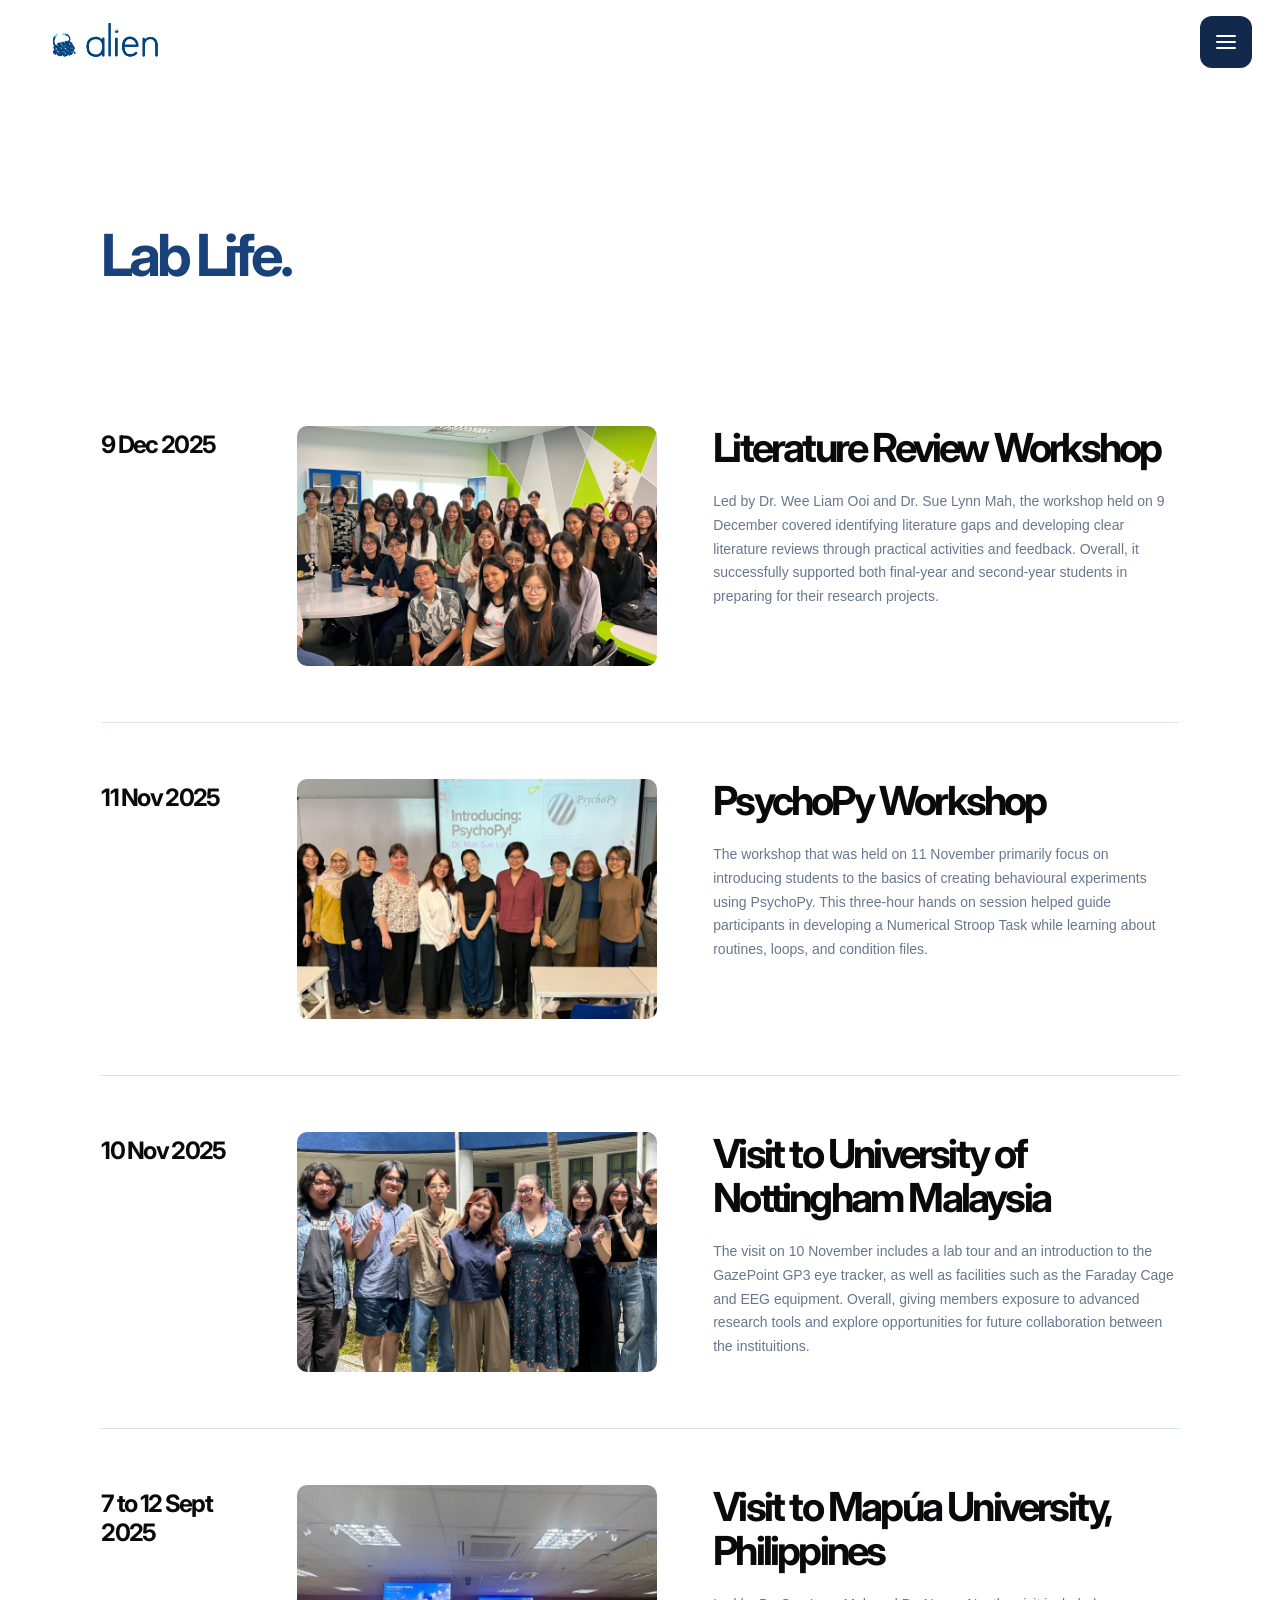
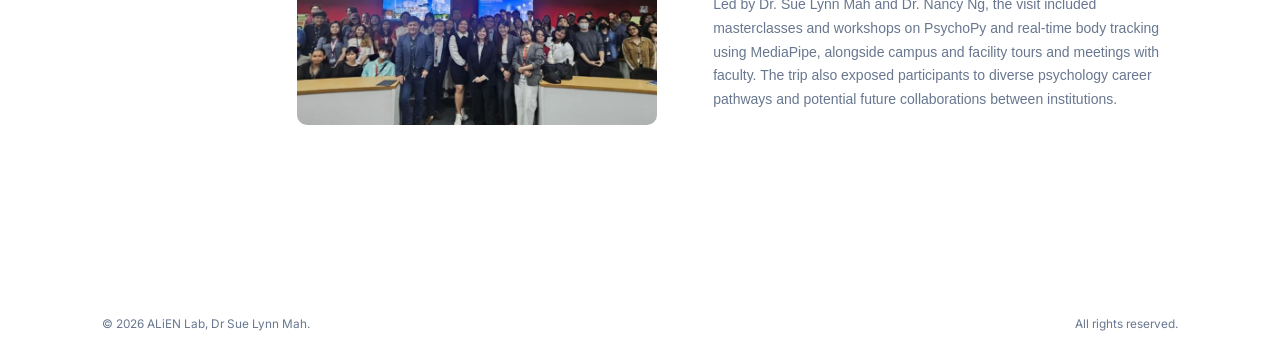
==== commit a31af4aa: "Word changes + Asset added + Publications modified" ====
--- a/lablife/index.html
+++ b/lablife/index.html
@@ -8,14 +8,14 @@
 <link rel="preconnect" href="https://fonts.gstatic.com" crossorigin>
 <link href="https://fonts.googleapis.com/css2?family=Google+Sans+Flex:opsz,wght@6..144,1..1000&family=Inter:ital,opsz,wght@0,14..32,100..900;1,14..32,100..900&family=League+Spartan:wght@100..900&display=swap" rel="stylesheet">
 <link rel="icon" type="image/png" href="../assets/favicon.png">
-<link rel="stylesheet" href="/styles.css">
+<link rel="stylesheet" href="../styles.css">
 </head>
 
 <body id="lablife-page">
 
 <header class="topbar">
-  <a href="/index.html" class="logo">
-    <img src="/assets/alien-lab-logo.png" class="brand-icon" viewBox="0 0 40 40" fill="none"></img>
+  <a href="../index.html" class="logo">
+    <img src="../assets/alien-lab-logo.png" class="brand-icon" viewBox="0 0 40 40" fill="none"></img>
   </a>
   <button class="hamburger" id="hamburgerBtn" aria-label="Open menu" aria-expanded="false">
     <span></span><span></span><span></span>
@@ -28,17 +28,17 @@
 
 <div class="nav-overlay" id="navOverlay">
   <div class="nav-top">
-    <a href="/index.html" class="logo"></a>
+    <a href="../index.html" class="logo"></a>
     <button class="hamburger open" id="closeBtn" aria-label="Close menu">
       <span></span><span></span><span></span>
     </button>
   </div>
   <div class="nav-links">
-    <a href="/index.html"><span class="idx">01.</span>Home</a>
-    <a href="/story/"><span class="idx">02.</span>Our Story</a>
-    <a href="/team/"><span class="idx">03.</span>The People</a>
-    <a href="/resources/"><span class="idx">04.</span>Resources</a>
-    <a href="/lablife/"><span class="idx">05.</span>Lab Life</a>
+    <a href="../index.html"><span class="idx">01.</span>Home</a>
+    <a href="../story/"><span class="idx">02.</span>Our Story</a>
+    <a href="../team/"><span class="idx">03.</span>The People</a>
+    <a href="../resources/"><span class="idx">04.</span>Resources</a>
+    <a href="./lablife/"><span class="idx">05.</span>Lab Life</a>
   </div>
 </div>
 
@@ -50,10 +50,10 @@
 
       <article class="lablife-entry">
         <span class="lablife-date">9 Dec 2025</span>
-        <img class="lablife-image" src="/assets/lablife-1.png" alt="Literature Review Workshop">
+        <img class="lablife-image" src="../assets/lablife-1.png" alt="Literature Review Workshop">
         <div class="lablife-copy">
           <h2 class="lablife-heading display">Literature Review Workshop</h2>
-          <p class="lablife-body">Led by Dr. Ooi Wee Liam and Dr. Mah Sue Lynn, the workshop held on 9 December covered identifying literature gaps and developing clear literature reviews through practical activities and feedback. Overall, it successfully supported both final-year and second-year students in preparing for their research projects.</p>
+          <p class="lablife-body">Led by Dr. Wee Liam Ooi and Dr. Sue Lynn Mah, the workshop held on 9 December covered identifying literature gaps and developing clear literature reviews through practical activities and feedback. Overall, it successfully supported both final-year and second-year students in preparing for their research projects.</p>
         </div>
       </article>
 
@@ -61,7 +61,7 @@
 
       <article class="lablife-entry">
         <span class="lablife-date display">11 Nov 2025</span>
-        <img class="lablife-image" src="/assets/lablife-2.png" alt="Literature Review Workshop">
+        <img class="lablife-image" src="../assets/lablife-2.png" alt="Literature Review Workshop">
         <div class="lablife-copy">
           <h2 class="lablife-heading display">PsychoPy Workshop</h2>
           <p class="lablife-body">The workshop that was held on 11 November primarily focus on introducing students to the basics of creating behavioural experiments using PsychoPy. This three-hour hands on session helped guide participants in developing a Numerical Stroop Task while learning about routines, loops, and condition files.</p>
@@ -72,7 +72,7 @@
 
       <article class="lablife-entry">
         <span class="lablife-date display">10 Nov 2025</span>
-        <img class="lablife-image" src="/assets/lablife-3.png" alt="Literature Review Workshop">
+        <img class="lablife-image" src="../assets/lablife-3.png" alt="Literature Review Workshop">
         <div class="lablife-copy">
           <h2 class="lablife-heading display">Visit to University of Nottingham Malaysia</h2>
           <p class="lablife-body">The visit on 10 November includes a lab tour and an introduction to the GazePoint GP3 eye tracker, as well as facilities such as the Faraday Cage and EEG equipment. Overall, giving members exposure to advanced research tools and explore opportunities for future collaboration between the instituitions.
@@ -84,10 +84,10 @@
 
       <article class="lablife-entry">
         <span class="lablife-date display">7 to 12 Sept 2025</span>
-        <img class="lablife-image" src="/assets/lablife-4.png" alt="Literature Review Workshop">
+        <img class="lablife-image" src="../assets/lablife-4.png" alt="Literature Review Workshop">
         <div class="lablife-copy">
           <h2 class="lablife-heading display">Visit to Mapúa University, Philippines</h2>
-          <p class="lablife-body">Led by Dr. Mah Sue Lynn and Dr. Nancy Ng, the visit included masterclasses and workshops on PsychoPy and real-time body tracking using MediaPipe, alongside campus and facility tours and meetings with faculty. The trip also exposed participants to diverse psychology career pathways and potential future collaborations between institutions.</p>
+          <p class="lablife-body">Led by Dr. Sue Lynn Mah and Dr. Nancy Ng, the visit included masterclasses and workshops on PsychoPy and real-time body tracking using MediaPipe, alongside campus and facility tours and meetings with faculty. The trip also exposed participants to diverse psychology career pathways and potential future collaborations between institutions.</p>
         </div>
       </article>
 
@@ -95,7 +95,7 @@
   </div>
 
   <div class="footer-note lablife-footer">
-    <span>&copy; 2026 ALiEN Lab, Dr Mah Sue Lynn.</span>
+    <span>&copy; 2026 ALiEN Lab, Dr Sue Lynn Mah.</span>
     <span>All rights reserved.</span>
   </div>
 </main>
--- a/styles.css
+++ b/styles.css
@@ -541,6 +541,15 @@
     color:black;
     line-height:1.4;
     max-width:350px;
+    font-family: "Google Sans Flex", sans-serif;
+    font-optical-sizing: auto;
+    font-weight: 400;
+    font-style: normal;
+    font-variation-settings:
+      "slnt" 0,
+      "wdth" 100,
+      "GRAD" 0,
+      "ROND" 0;
   }
   .affiliate-arrow{ 
     margin-top:16px; 
@@ -1270,7 +1279,11 @@
 }
 
 .resource-card-image-1{
-  background-image: url('/assets/lit-review-slide-cover.png');
+  background-image: url('assets/lit-review-slide-cover.png');
+}
+
+.resource-card-image-2{
+  background-image: url('assets/mapsa-cover.png');
 }
 
 .resource-card-body{
@@ -1330,6 +1343,11 @@
   transform:translateY(-3px); 
 }
 
+.pub-citation .apa-journal,
+.pub-citation .apa-volume {
+  font-style: italic;
+}
+
 /* ---------- responsive ---------- */
 @media (max-width:900px){
   .resource-grid{ grid-template-columns:repeat(2, 1fr); }
@@ -1517,6 +1535,12 @@
     margin-top:16px; 
     font-size:var(--fs-sm); 
     color:var(--ink); 
+  }
+  .connect-grid-protip{ 
+    margin-top:16px; 
+    font-size:var(--fs-md); 
+    color:var(--ink); 
+    line-height: 1.6;
   }
   .res-examples{ 
     margin-top:18px; 
